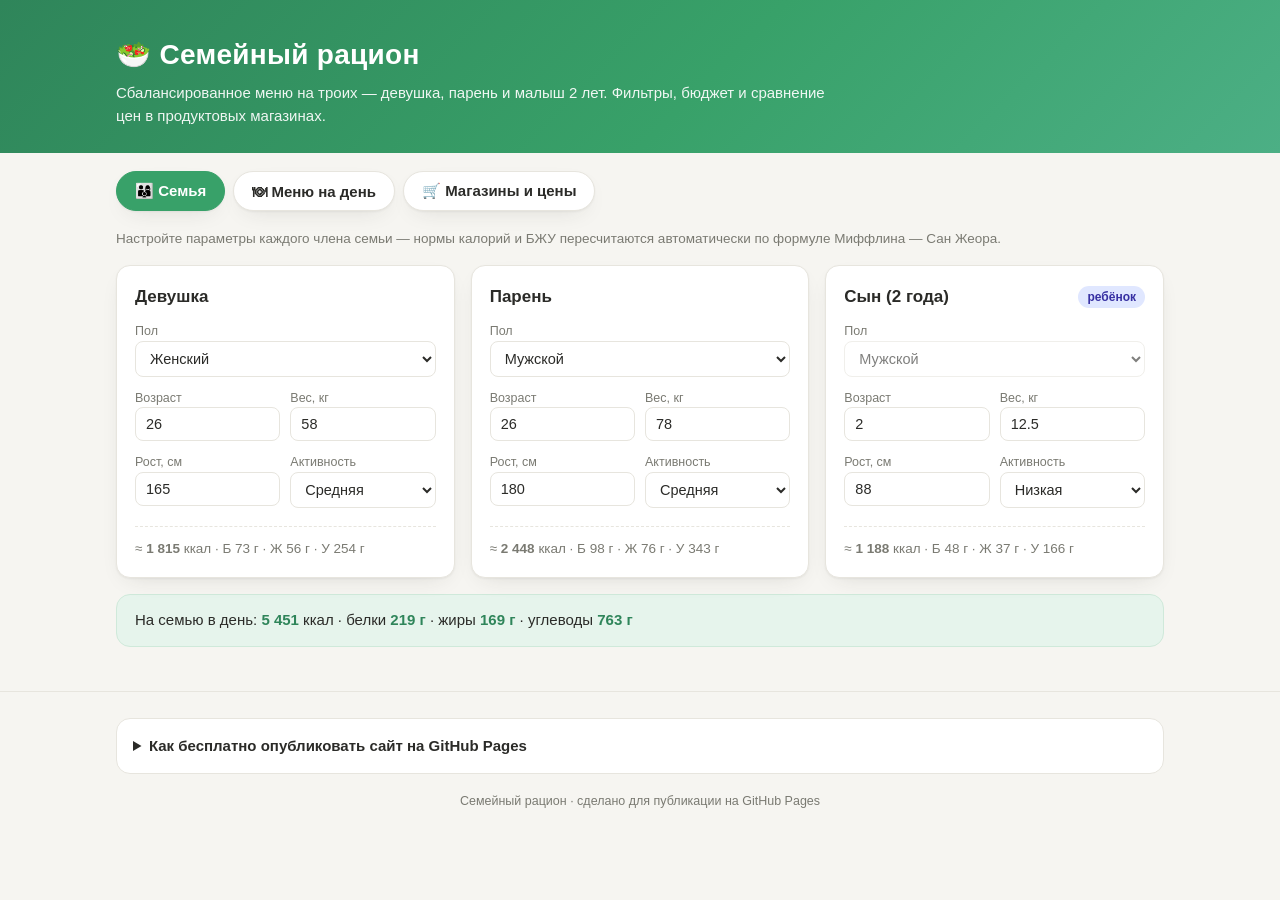
==== variants/v2-single-file/index.html @ 1dc2db7d "Семейный рацион: сбалансированное меню на троих и сравнение цен в магазинах - Основное приложение: г" ====
<!DOCTYPE html>
<html lang="ru">
<head>
  <meta charset="UTF-8">
  <meta name="viewport" content="width=device-width, initial-scale=1.0">
  <title>Семейный рацион — сбалансированное меню и цены в магазинах</title>
  <meta name="description" content="Составление сбалансированного рациона на семью из трёх человек: фильтры, настройки, сравнение цен и отзывов продуктовых магазинов.">
  <style>
/* ============================================================
   СЕМЕЙНЫЙ РАЦИОН — стили
   ============================================================ */

:root {
  --bg: #f6f5f1;
  --card: #ffffff;
  --ink: #2b2b28;
  --muted: #7a7a72;
  --line: #e7e5de;
  --accent: #38a169;
  --accent-dark: #2f855a;
  --accent-soft: #e6f4ec;
  --warn: #d97706;
  --warn-soft: #fdf1e0;
  --danger: #dc2626;
  --radius: 14px;
  --shadow: 0 1px 2px rgba(43,43,40,.05), 0 8px 24px -12px rgba(43,43,40,.18);
}

* { box-sizing: border-box; }
html { scroll-behavior: smooth; }
body {
  margin: 0;
  font-family: -apple-system, BlinkMacSystemFont, "Segoe UI", Roboto, "Helvetica Neue", Arial, sans-serif;
  background: var(--bg);
  color: var(--ink);
  line-height: 1.5;
}

.container { max-width: 1080px; margin: 0 auto; padding: 0 16px; }

/* ---------- header ---------- */
.site-header {
  background: linear-gradient(135deg, #2f855a 0%, #38a169 55%, #4caf85 100%);
  color: #fff;
  padding: 34px 0 26px;
}
.site-header h1 { margin: 0 0 6px; font-size: 28px; letter-spacing: .3px; }
.tagline { margin: 0; opacity: .92; font-size: 15px; max-width: 720px; }

/* ---------- tabs ---------- */
.tabs { display: flex; gap: 8px; margin: 18px auto; flex-wrap: wrap; }
.tab-btn {
  border: 0; cursor: pointer;
  background: var(--card);
  border: 1px solid var(--line);
  color: var(--ink);
  padding: 10px 18px; border-radius: 999px;
  font-size: 15px; font-weight: 600;
  box-shadow: var(--shadow);
  transition: .15s;
}
.tab-btn:hover { border-color: var(--accent); }
.tab-btn.active { background: var(--accent); border-color: var(--accent); color: #fff; }

.tab { display: none; animation: fade .25s ease; }
.tab.active { display: block; }
@keyframes fade { from { opacity: 0; transform: translateY(4px); } to { opacity: 1; transform: none; } }

.hint { color: var(--muted); font-size: 13.5px; margin: 8px 0 16px; }

/* ---------- family ---------- */
.family-grid { display: grid; grid-template-columns: repeat(auto-fit, minmax(280px, 1fr)); gap: 16px; }
.person-card {
  background: var(--card); border-radius: var(--radius);
  padding: 18px; box-shadow: var(--shadow); border: 1px solid var(--line);
}
.person-head { display: flex; align-items: center; justify-content: space-between; margin-bottom: 12px; }
.person-head strong { font-size: 17px; }
.badge {
  font-size: 12px; font-weight: 700; padding: 2px 9px; border-radius: 999px; white-space: nowrap;
}
.badge.kid { background: #e0e7ff; color: #3730a3; }
.badge.good { background: var(--accent-soft); color: var(--accent-dark); }
.badge.review { background: #fef3c7; color: #92610a; }
.badge.warn { background: #fee2e2; color: #b91c1c; }

.person-card label { display: block; font-size: 12.5px; color: var(--muted); margin: 8px 0 4px; }
.person-card input[type="number"],
.person-card select {
  width: 100%; padding: 8px 10px; border: 1px solid var(--line); border-radius: 8px;
  font-size: 14.5px; background: #fff; color: var(--ink);
}
.person-card select:disabled { opacity: .6; }
.grid2 { display: grid; grid-template-columns: 1fr 1fr; gap: 10px; }
.person-target { margin-top: 14px; padding-top: 12px; border-top: 1px dashed var(--line); font-size: 13.5px; color: var(--muted); }

.family-totals {
  margin-top: 16px; background: var(--accent-soft); border: 1px solid #cfe9da;
  border-radius: var(--radius); padding: 14px 18px; font-size: 15px;
}
.family-totals b { color: var(--accent-dark); }

/* ---------- filters ---------- */
.filters-panel {
  background: var(--card); border: 1px solid var(--line); border-radius: var(--radius);
  padding: 18px; box-shadow: var(--shadow); margin-bottom: 18px;
}
.filter-block { margin-bottom: 16px; }
.filter-block h3 { margin: 0 0 8px; font-size: 14px; color: var(--muted); font-weight: 600; text-transform: uppercase; letter-spacing: .4px; }

.radio-group { display: flex; flex-wrap: wrap; gap: 10px; }
.chips { display: flex; flex-wrap: wrap; gap: 8px; }
.radio, .checkbox {
  display: inline-flex; align-items: center; gap: 6px;
  font-size: 14px; cursor: pointer; user-select: none;
}
.chips input { accent-color: var(--accent); }
.radio input { accent-color: var(--accent); width: 16px; height: 16px; }

.budget-row { display: flex; align-items: center; gap: 14px; }
#budget-range { flex: 1; accent-color: var(--accent); }
.budget-value { font-weight: 700; white-space: nowrap; min-width: 70px; text-align: right; }

.btn {
  border: 1px solid var(--line); background: #fff; color: var(--ink); cursor: pointer;
  padding: 9px 16px; border-radius: 10px; font-size: 14.5px; font-weight: 600;
  transition: .15s;
}
.btn:hover { border-color: var(--accent); color: var(--accent-dark); }
.btn.primary { background: var(--accent); border-color: var(--accent); color: #fff; }
.btn.primary:hover { background: var(--accent-dark); color: #fff; }
.btn.big { width: 100%; padding: 13px; font-size: 15.5px; }

/* ---------- menu summary ---------- */
.summary {
  background: var(--card); border: 1px solid var(--line); border-radius: var(--radius);
  padding: 16px 18px; box-shadow: var(--shadow); margin-bottom: 16px;
}
.summary-grid { display: grid; grid-template-columns: repeat(auto-fit, minmax(200px, 1fr)); gap: 16px; }
.sum-item { font-size: 13.5px; color: var(--muted); }
.sum-num { font-size: 17px; font-weight: 700; color: var(--ink); margin-bottom: 6px; }
.sum-num .unit { font-size: 12.5px; color: var(--muted); font-weight: 500; }
.bar { height: 8px; border-radius: 99px; background: #ecebe4; overflow: hidden; margin-bottom: 6px; }
.bar-fill { height: 100%; border-radius: 99px; background: linear-gradient(90deg, var(--accent), #58c98f); }
.sum-cap { font-size: 12px; }
.balance-line { margin-top: 12px; font-size: 13.5px; color: var(--accent-dark); font-weight: 600; }

/* ---------- meals ---------- */
.menu-grid { display: grid; grid-template-columns: repeat(auto-fit, minmax(300px, 1fr)); gap: 14px; }
.meal-card {
  background: var(--card); border: 1px solid var(--line); border-radius: var(--radius);
  padding: 16px; box-shadow: var(--shadow); display: flex; flex-direction: column; gap: 8px;
}
.meal-head { display: flex; align-items: center; justify-content: space-between; }
.meal-head strong { font-size: 15px; color: var(--muted); text-transform: uppercase; letter-spacing: .4px; }
.icon-btn {
  border: 1px solid var(--line); background: #fff; border-radius: 8px; cursor: pointer;
  width: 30px; height: 30px; font-size: 16px; color: var(--muted); transition: .15s;
}
.icon-btn:hover { color: var(--accent-dark); border-color: var(--accent); transform: rotate(90deg); }
.meal-name { font-size: 17px; font-weight: 700; line-height: 1.3; }
.meal-meta { font-size: 13px; color: var(--muted); }
.tag { background: var(--accent-soft); color: var(--accent-dark); border-radius: 6px; padding: 1px 7px; font-size: 12px; margin-left: 4px; }
.meal-nutrients { display: flex; gap: 12px; font-size: 13px; color: var(--muted); flex-wrap: wrap; }
.meal-nutrients b { color: var(--ink); }
.meal-scale { font-size: 12px; color: var(--muted); border-top: 1px dashed var(--line); padding-top: 6px; }
.meal-empty { color: var(--danger); font-size: 14px; }

/* ---------- stores ---------- */
.store-summary { display: grid; grid-template-columns: repeat(auto-fit, minmax(150px, 1fr)); gap: 12px; margin-bottom: 14px; }
.store-card {
  background: var(--card); border: 1px solid var(--line); border-radius: var(--radius);
  padding: 14px; box-shadow: var(--shadow); text-align: center;
}
.store-name { font-weight: 700; font-size: 15px; margin-bottom: 6px; }
.store-name::before {
  content: ''; display: inline-block; width: 9px; height: 9px; border-radius: 50%;
  background: var(--sc, #999); margin-right: 6px; vertical-align: 1px;
}
.store-cost { font-size: 21px; font-weight: 800; }
.store-sub { font-size: 12.5px; color: var(--muted); margin: 4px 0 8px; }
.store-badges { display: flex; flex-direction: column; gap: 4px; align-items: center; }

.budget-box { background: var(--card); border: 1px solid var(--line); border-radius: var(--radius); padding: 13px 16px; margin-bottom: 12px; font-size: 14.5px; }
.warn-text { color: var(--danger); font-weight: 600; }
.ok-text { color: var(--accent-dark); font-weight: 600; }
.mixed-total { background: var(--accent-soft); border: 1px solid #cfe9da; border-radius: var(--radius); padding: 13px 16px; margin-bottom: 14px; font-size: 14.5px; }
.mixed-total .detail { color: var(--muted); font-size: 13px; }

.shop-actions { display: flex; gap: 10px; flex-wrap: wrap; margin: 14px 0; }

/* ---------- shopping table ---------- */
.shop-table {
  width: 100%; border-collapse: collapse; background: var(--card);
  border: 1px solid var(--line); border-radius: var(--radius); overflow: hidden;
  box-shadow: var(--shadow); font-size: 13.5px;
}
.shop-table th, .shop-table td { padding: 9px 12px; text-align: left; border-bottom: 1px solid var(--line); }
.shop-table th {
  background: #faf9f6; font-size: 12.5px; color: var(--muted); font-weight: 600;
  position: sticky; top: 0;
}
.shop-table th::before {
  content: ''; display: inline-block; width: 8px; height: 8px; border-radius: 50%;
  background: var(--sc, #999); margin-right: 5px;
}
.th-sub { display: block; font-weight: 500; font-size: 11px; color: #9a9a91; }
.shop-table tr:last-child td { border-bottom: 0; }
.cat-row td { background: #f4f3ee; font-weight: 700; font-size: 12px; text-transform: uppercase; letter-spacing: .5px; color: #6b6b63; }
.amount { white-space: nowrap; color: var(--muted); }
.min-price { background: #fffbe8; font-weight: 700; }
.na { color: #c9c9c0; }
.col-pick select {
  padding: 6px 8px; border: 1px solid var(--line); border-radius: 8px; font-size: 13px; background: #fff;
}

/* ---------- footer ---------- */
footer { margin-top: 44px; border-top: 1px solid var(--line); padding: 26px 0 40px; }
.publish-guide { background: var(--card); border: 1px solid var(--line); border-radius: var(--radius); padding: 16px; margin-bottom: 18px; }
.publish-guide summary { cursor: pointer; font-weight: 700; font-size: 15px; }
.publish-guide ol { margin: 12px 0 4px; padding-left: 20px; font-size: 14px; }
.publish-guide li { margin-bottom: 8px; }
.publish-guide code { background: #f1f0ea; border-radius: 5px; padding: 1px 6px; font-size: 13px; }
.publish-guide a { color: var(--accent-dark); }
.copyright { color: var(--muted); font-size: 12.5px; text-align: center; }

/* ---------- print ---------- */
@media print {
  body { background: #fff; }
  .site-header, .tabs, .filters-panel, .shop-actions, footer .publish-guide, .tab-btn { display: none; }
  .tab { display: block !important; }
  .tab:not(#tab-shopping) { display: none !important; }
  .card, .summary, .budget-box, .mixed-total, .shop-table { box-shadow: none; border-color: #ccc; }
  .shop-table th { position: static; }
}

/* ---------- small screens ---------- */
@media (max-width: 640px) {
  .family-grid, .menu-grid { grid-template-columns: 1fr; }
  .shop-table { font-size: 12.5px; }
  .shop-table th, .shop-table td { padding: 7px 8px; }
  .site-header h1 { font-size: 23px; }
}
</style>
</head>
<body>
  <header class="site-header">
    <div class="container">
      <h1>🥗 Семейный рацион</h1>
      <p class="tagline">Сбалансированное меню на троих — девушка, парень и малыш 2 лет. Фильтры, бюджет и сравнение цен в продуктовых магазинах.</p>
    </div>
  </header>

  <nav class="tabs container">
    <button class="tab-btn active" data-tab="family">👨‍👩‍👦 Семья</button>
    <button class="tab-btn" data-tab="menu">🍽 Меню на день</button>
    <button class="tab-btn" data-tab="shopping">🛒 Магазины и цены</button>
  </nav>

  <main class="container">
    <!-- СЕМЬЯ -->
    <section id="tab-family" class="tab active">
      <p class="hint">Настройте параметры каждого члена семьи — нормы калорий и БЖУ пересчитаются автоматически по формуле Миффлина — Сан Жеора.</p>
      <div id="family-cards" class="family-grid"></div>
      <div id="family-totals" class="family-totals"></div>
    </section>

    <!-- МЕНЮ -->
    <section id="tab-menu" class="tab">
      <div class="filters-panel">
        <div class="filter-block">
          <h3>Стиль питания</h3>
          <div id="filter-diet" class="radio-group"></div>
        </div>
        <div class="filter-block">
          <h3>Для ребёнка</h3>
          <div id="filter-kid"></div>
        </div>
        <div class="filter-block">
          <h3>Кухня</h3>
          <div id="filter-cuisine" class="chips"></div>
        </div>
        <div class="filter-block">
          <h3>Исключить (аллергии / непереносимость)</h3>
          <div id="filter-allergens" class="chips"></div>
        </div>
        <div class="filter-block">
          <h3>Магазины для сравнения</h3>
          <div id="filter-stores" class="chips"></div>
        </div>
        <div class="filter-block">
          <h3>Бюджет на неделю</h3>
          <div class="budget-row">
            <input type="range" id="budget-range" min="1000" max="15000" step="100">
            <span id="budget-value" class="budget-value"></span>
          </div>
        </div>
        <button id="btn-generate" class="btn primary big">Сгенерировать меню на день</button>
      </div>

      <div id="menu-nutrition-summary" class="summary"></div>
      <div id="menu-slots" class="menu-grid"></div>
    </section>

    <!-- МАГАЗИНЫ -->
    <section id="tab-shopping" class="tab">
      <div id="store-summary" class="store-summary"></div>
      <div id="budget-box" class="budget-box"></div>
      <div id="mixed-total" class="mixed-total"></div>
      <div class="shop-actions">
        <button id="btn-choose-cheapest" class="btn">Дешевле всего по каждому продукту</button>
        <button id="btn-copy" class="btn">Копировать список</button>
        <button id="btn-print" class="btn">Печать</button>
      </div>
      <div id="shopping-table"></div>
      <p class="hint">Цены и рейтинги — ориентировочные и редактируются в файле js/data.js. Жёлтым подсвечена минимальная цена на продукт среди выбранных магазинов.</p>
    </section>
  </main>

  <footer>
    <div class="container">
      <details class="publish-guide">
        <summary>Как бесплатно опубликовать сайт на GitHub Pages</summary>
        <ol>
          <li>Зарегистрируйтесь на <a href="https://github.com" target="_blank" rel="noopener">github.com</a> и создайте репозиторий (зелёная кнопка <b>New</b>), имя любое, например <code>family-ration</code>.</li>
          <li>Загрузите файлы проекта: на странице репозитория нажмите <b>Add file → Upload files</b> и перетащите все файлы и папки <code>family-ration</code> (index.html, css, js, README.md, .nojekyll, .github).</li>
          <li>Нажмите <b>Commit changes</b>.</li>
          <li>Откройте <b>Settings → Pages</b> (пункт в меню слева). В разделе <b>Branch</b> выберите ветку <code>main</code>, папку <code>/ (root)</code> и нажмите <b>Save</b>.</li>
          <li>Через 1–2 минуты сайт будет доступен по адресу <code>https://ваш-логин.github.io/family-ration/</code>.</li>
        </ol>
        <p class="hint">В папке проекта уже лежит готовый GitHub Action (папка .github/workflows) — с ним публикация происходит автоматически при каждом «пуше».</p>
      </details>
      <p class="copyright">Семейный рацион · сделано для публикации на GitHub Pages</p>
    </div>
  </footer>

  <script>
/* ============================================================
   БАЗА ДАННЫХ
   Магазины, продукты, рецепты
   Цены и отзывы — ориентировочные, легко редактируются.
   ============================================================ */

const STORES = [
  { id: 'pyat',   name: 'Пятёрочка',     color: '#e63329', rating: 3.9 },
  { id: 'magnit', name: 'Магнит',        color: '#dc1f26', rating: 3.7 },
  { id: 'vv',     name: 'ВкусВилл',      color: '#00a650', rating: 4.7 },
  { id: 'lenta',  name: 'Лента',         color: '#005ca9', rating: 4.1 },
  { id: 'ozon',   name: 'Ozon',          color: '#3b82f6', rating: 4.3 },
  { id: 'lavka',  name: 'Яндекс Лавка',  color: '#fc3f1d', rating: 4.5 },
];

/* Множитель цены по магазину для «обычных» продуктов.
   Отдельные продукты могут иметь свою цену в поле multOverride. */
const DEFAULT_PRICE_MULT = {
  pyat: 0.97, magnit: 0.98, vv: 1.25, lenta: 1.0, ozon: 0.95, lavka: 1.35,
};

const CATEGORIES = [
  'Овощи и фрукты',
  'Мясо и рыба',
  'Молочные продукты',
  'Крупы и бакалея',
  'Орехи и перекусы',
];

/* Ценовые профили магазинов по категориям:
   у каждой сети свои «сильные» категории, поэтому выгоднее покупать
   разные продукты в разных магазинах (смешанная корзина). */
const CATEGORY_PRICE_MULT = {
  'Овощи и фрукты':    { pyat: 0.87, magnit: 0.92, vv: 1.18, lenta: 1.0,  ozon: 1.08, lavka: 1.42 },
  'Мясо и рыба':       { pyat: 0.90, magnit: 0.95, vv: 1.32, lenta: 0.90, ozon: 1.02, lavka: 1.38 },
  'Молочные продукты': { pyat: 0.96, magnit: 0.90, vv: 1.08, lenta: 0.98, ozon: 1.06, lavka: 1.30 },
  'Крупы и бакалея':   { pyat: 0.98, magnit: 1.00, vv: 1.30, lenta: 1.00, ozon: 0.86, lavka: 1.25 },
  'Орехи и перекусы':  { pyat: 1.00, magnit: 1.05, vv: 1.25, lenta: 1.05, ozon: 0.88, lavka: 1.30 },
};

/* Продукты.
   id   – короткий идентификатор
   name – название
   cat  – категория
   unit – 'кг' или 'шт'
   base – базовая цена за кг (или за штуку)
   p/f/c/kcal – БЖУ на 100 г
   veg  – подходит вегетарианцам (без мяса/рыбы)
   vegan– подходит веганам
   alerg– аллергены
   notAt– магазины, где продукта нет (null если есть везде)
   mult – индивидуальная цена по магазинам (опционально)
   rate – индивидуальная оценка отзывов по магазинам (опционально)
*/
const PRODUCTS = [
  // ---------- Овощи и фрукты ----------
  { id:'potato', name:'Картофель', cat:'Овощи и фрукты', unit:'кг', base:45,  p:1.9,  f:0.1,  c:17,    kcal:77, veg:true, vegan:true },
  { id:'carrot', name:'Морковь',   cat:'Овощи и фрукты', unit:'кг', base:38,  p:0.9,  f:0.2,  c:9.6,   kcal:41, veg:true, vegan:true },
  { id:'onion',  name:'Лук репчатый', cat:'Овощи и фрукты', unit:'кг', base:32, p:1.1, f:0.2, c:8.5,  kcal:40, veg:true, vegan:true },
  { id:'tomato', name:'Помидоры',  cat:'Овощи и фрукты', unit:'кг', base:120, p:0.9, f:0.2, c:4.0,   kcal:20, veg:true, vegan:true },
  { id:'cucum',  name:'Огурцы',    cat:'Овощи и фрукты', unit:'кг', base:95,  p:0.8, f:0.1, c:2.8,   kcal:15, veg:true, vegan:true },
  { id:'cabbage',name:'Капуста белокочанная', cat:'Овощи и фрукты', unit:'кг', base:30, p:1.8, f:0.1, c:5.4, kcal:27, veg:true, vegan:true },
  { id:'broccoli',name:'Брокколи', cat:'Овощи и фрукты', unit:'кг', base:180, p:2.8, f:0.4, c:6.6,  kcal:34, veg:true, vegan:true, mult:{pyat:null,magnit:null} },
  { id:'beet',   name:'Свёкла',    cat:'Овощи и фрукты', unit:'кг', base:42,  p:1.6, f:0.2, c:9.6,   kcal:43, veg:true, vegan:true },
  { id:'pepper', name:'Болгарский перец', cat:'Овощи и фрукты', unit:'кг', base:140, p:1.0, f:0.3, c:6.3, kcal:26, veg:true, vegan:true },
  { id:'zucchini',name:'Кабачок',  cat:'Овощи и фрукты', unit:'кг', base:70,  p:0.6, f:0.3, c:5.7,   kcal:24, veg:true, vegan:true },
  { id:'eggplant',name:'Баклажан', cat:'Овощи и фрукты', unit:'кг', base:110, p:1.0, f:0.1, c:4.5,   kcal:24, veg:true, vegan:true },
  { id:'pumpkin',name:'Тыква',     cat:'Овощи и фрукты', unit:'кг', base:60,  p:1.0, f:0.1, c:4.4,   kcal:22, veg:true, vegan:true },
  { id:'garlic', name:'Чеснок',    cat:'Овощи и фрукты', unit:'кг', base:160, p:6.4, f:0.5, c:33.1,  kcal:149, veg:true, vegan:true },
  { id:'greens', name:'Зелень (укроп/петрушка)', cat:'Овощи и фрукты', unit:'кг', base:250, p:3.0, f:0.6, c:7.0, kcal:36, veg:true, vegan:true },
  { id:'apple',  name:'Яблоки',    cat:'Овощи и фрукты', unit:'кг', base:85,  p:0.3, f:0.2, c:11.8,  kcal:52, veg:true, vegan:true },
  { id:'banana', name:'Бананы',    cat:'Овощи и фрукты', unit:'кг', base:90,  p:1.1, f:0.3, c:22.8,  kcal:89, veg:true, vegan:true },
  { id:'orange', name:'Апельсины', cat:'Овощи и фрукты', unit:'кг', base:100, p:0.9, f:0.1, c:11.8,  kcal:47, veg:true, vegan:true },
  { id:'pear',   name:'Груши',     cat:'Овощи и фрукты', unit:'кг', base:110, p:0.3, f:0.2, c:12.7,  kcal:52, veg:true, vegan:true },
  { id:'spinach',name:'Шпинат/листовой салат', cat:'Овощи и фрукты', unit:'кг', base:300, p:2.9, f:0.4, c:3.6, kcal:23, veg:true, vegan:true, mult:{pyat:null,magnit:null,ozon:null} },
  { id:'avocado',name:'Авокадо',   cat:'Овощи и фрукты', unit:'кг', base:320, p:2.0, f:15.0, c:9.0,  kcal:160, veg:true, vegan:true, notAt:['pyat','magnit'] },

  // ---------- Мясо и рыба ----------
  { id:'chicken',name:'Куриное филе', cat:'Мясо и рыба', unit:'кг', base:280, p:23, f:1.2, c:0,   kcal:110, notAt:[] },
  { id:'thighs', name:'Куриные бёдра', cat:'Мясо и рыба', unit:'кг', base:220, p:18, f:13, c:0,   kcal:190, notAt:[] },
  { id:'mince',  name:'Говяжий фарш', cat:'Мясо и рыба', unit:'кг', base:420, p:18, f:20, c:0,   kcal:254, notAt:[] },
  { id:'beef',   name:'Говядина',   cat:'Мясо и рыба', unit:'кг', base:520, p:19.7, f:12.4, c:0, kcal:187, notAt:[] },
  { id:'egg',    name:'Яйца',       cat:'Мясо и рыба', unit:'шт', base:9,   p:12.6, f:10.6, c:1.2, kcal:155, veg:true, alerg:['яйца'] },
  { id:'salmon', name:'Лосось (филе)', cat:'Мясо и рыба', unit:'кг', base:950, p:19.8, f:6.3, c:0, kcal:142, alerg:['рыба'], notAt:['pyat','magnit'] },
  { id:'cod',    name:'Треска',     cat:'Мясо и рыба', unit:'кг', base:450, p:17.7, f:0.5, c:0,   kcal:82, alerg:['рыба'], notAt:['pyat'] },
  { id:'shrimp', name:'Креветки',   cat:'Мясо и рыба', unit:'кг', base:900, p:18, f:0.8, c:0,     kcal:85, alerg:['морепродукты'], mult:{pyat:null,magnit:null} },

  // ---------- Молочные продукты ----------
  { id:'milk',   name:'Молоко 2,5%', cat:'Молочные продукты', unit:'кг', base:75, p:3.0, f:2.5, c:4.7, kcal:52, veg:true, alerg:['лактоза','молочное'] },
  { id:'milkLF', name:'Молоко безлактозное', cat:'Молочные продукты', unit:'кг', base:120, p:3.0, f:1.5, c:4.9, kcal:47, veg:true, notAt:['pyat','magnit','lenta'] },
  { id:'tvorog', name:'Творог 5%',  cat:'Молочные продукты', unit:'кг', base:260, p:17.2, f:5.0, c:1.8, kcal:121, veg:true, alerg:['лактоза','молочное'] },
  { id:'yogurt', name:'Йогурт натуральный', cat:'Молочные продукты', unit:'кг', base:150, p:3.2, f:2.5, c:4.5, kcal:60, veg:true, alerg:['лактоза','молочное'] },
  { id:'kefir',  name:'Кефир 2,5%', cat:'Молочные продукты', unit:'кг', base:75, p:3.0, f:2.5, c:4.0, kcal:53, veg:true, alerg:['лактоза','молочное'] },
  { id:'smetana',name:'Сметана 15%', cat:'Молочные продукты', unit:'кг', base:130, p:2.6, f:15.0, c:3.6, kcal:162, veg:true, alerg:['лактоза','молочное'] },
  { id:'cream',  name:'Сливки 10%', cat:'Молочные продукты', unit:'кг', base:140, p:3.0, f:10.0, c:4.0, kcal:118, veg:true, alerg:['лактоза','молочное'] },
  { id:'cheese', name:'Сыр Российский', cat:'Молочные продукты', unit:'кг', base:520, p:24.1, f:29.5, c:0.3, kcal:364, veg:true, alerg:['лактоза','молочное'] },
  { id:'butter', name:'Масло сливочное', cat:'Молочные продукты', unit:'кг', base:620, p:0.5, f:82.5, c:0.8, kcal:748, veg:true, alerg:['лактоза','молочное'] },

  // ---------- Крупы и бакалея ----------
  { id:'rice',   name:'Рис',        cat:'Крупы и бакалея', unit:'кг', base:95, p:6.7, f:0.7, c:78.9, kcal:344, veg:true, vegan:true },
  { id:'buckwheat',name:'Гречка',   cat:'Крупы и бакалея', unit:'кг', base:100, p:12.6, f:3.3, c:62.1, kcal:313, veg:true, vegan:true },
  { id:'oats',   name:'Овсяные хлопья', cat:'Крупы и бакалея', unit:'кг', base:110, p:12.3, f:6.1, c:59.5, kcal:342, veg:true, vegan:true, alerg:['глютен'] },
  { id:'pasta',  name:'Макароны',   cat:'Крупы и бакалея', unit:'кг', base:90, p:10.4, f:1.1, c:71.5, kcal:350, veg:true, vegan:true, alerg:['глютен'] },
  { id:'flour',  name:'Мука пшеничная', cat:'Крупы и бакалея', unit:'кг', base:70, p:10.8, f:1.1, c:69.9, kcal:331, veg:true, vegan:true, alerg:['глютен'] },
  { id:'bread',  name:'Хлеб',       cat:'Крупы и бакалея', unit:'кг', base:70, p:6.8, f:1.3, c:40.7, kcal:201, veg:true, vegan:true, alerg:['глютен'] },
  { id:'lentil', name:'Чечевица',   cat:'Крупы и бакалея', unit:'кг', base:120, p:24, f:1.5, c:46.3, kcal:295, veg:true, vegan:true, notAt:['pyat','magnit'] },
  { id:'beans',  name:'Фасоль красная', cat:'Крупы и бакалея', unit:'кг', base:130, p:21, f:1.1, c:64, kcal:337, veg:true, vegan:true },
  { id:'chickpea',name:'Нут',        cat:'Крупы и бакалея', unit:'кг', base:140, p:19, f:6, c:61,   kcal:364, veg:true, vegan:true, mult:{pyat:null} },
  { id:'sugar',  name:'Сахар',      cat:'Крупы и бакалея', unit:'кг', base:65, p:0, f:0, c:99.9,   kcal:387, veg:true, vegan:true },
  { id:'salt',   name:'Соль',       cat:'Крупы и бакалея', unit:'кг', base:30, p:0, f:0, c:0,      kcal:0, veg:true, vegan:true },
  { id:'oil',    name:'Масло подсолнечное', cat:'Крупы и бакалея', unit:'кг', base:140, p:0, f:99.9, c:0, kcal:899, veg:true, vegan:true },
  { id:'olive',  name:'Масло оливковое', cat:'Крупы и бакалея', unit:'кг', base:600, p:0, f:99.8, c:0, kcal:898, veg:true, vegan:true, mult:{pyat:null,magnit:null} },
  { id:'tom_paste',name:'Томатная паста', cat:'Крупы и бакалея', unit:'кг', base:180, p:4.4, f:0.5, c:14.1, kcal:82, veg:true, vegan:true },
  { id:'honey',  name:'Мёд',        cat:'Крупы и бакалея', unit:'кг', base:450, p:0.3, f:0, c:82.4,  kcal:304, veg:true, vegan:true },

  // ---------- Орехи и перекусы ----------
  { id:'walnut', name:'Грецкие орехи', cat:'Орехи и перекусы', unit:'кг', base:900, p:15.2, f:65.2, c:13.7, kcal:654, veg:true, vegan:true, alerg:['орехи'] },
  { id:'almond', name:'Миндаль',   cat:'Орехи и перекусы', unit:'кг', base:1100, p:21.2, f:50, c:21.6, kcal:579, veg:true, vegan:true, alerg:['орехи'], mult:{pyat:null,magnit:null} },
  { id:'darkchoc',name:'Шоколад тёмный', cat:'Орехи и перекусы', unit:'кг', base:700, p:4.9, f:31.3, c:61.5, kcal:546, veg:true, vegan:true, mult:{pyat:null} },
  { id:'apricot',name:'Курага',    cat:'Орехи и перекусы', unit:'кг', base:330, p:3.4, f:0.5, c:62.6, kcal:241, veg:true, vegan:true, notAt:['pyat','magnit'] },
];

/* Рецепты.
   meal – завтрак/обед/ужин/перекус
   cuisine – кухня
   kid  – подходит ребёнку 2 лет (щадящее, без орехов)
   ing  – { productId: граммы } на всю семью (базовый размер)
   Питательность и аллергены рецепта считаются автоматически из продуктов.
*/
const RECIPES = [
  // ================= ЗАВТРАК =================
  { id:'r1', name:'Овсяная каша с яблоком', meal:'breakfast', cuisine:'Русская', kid:true,
    ing:{ oats:150, milk:500, apple:200, sugar:20, butter:15 } },
  { id:'r2', name:'Гречка с молоком',        meal:'breakfast', cuisine:'Русская', kid:true,
    ing:{ buckwheat:180, milk:400, butter:30, sugar:20 } },
  { id:'r3', name:'Омлет с помидорами и сыром', meal:'breakfast', cuisine:'Русская',
    ing:{ egg:300, tomato:200, cheese:50, milk:100, oil:10 } },
  { id:'r4', name:'Творожная запеканка',     meal:'breakfast', cuisine:'Русская', kid:true,
    ing:{ tvorog:500, flour:30, egg:100, sugar:60, smetana:50 } },
  { id:'r5', name:'Рисовая каша с бананом',  meal:'breakfast', cuisine:'Русская', kid:true,
    ing:{ rice:150, milk:500, banana:150, butter:20 } },
  { id:'r6', name:'Йогурт с овсянкой и бананом', meal:'breakfast', cuisine:'Универсальная', kid:true,
    ing:{ yogurt:400, oats:100, banana:100, honey:20 } },
  { id:'r7', name:'Сырники со сметаной',     meal:'breakfast', cuisine:'Русская', kid:true,
    ing:{ tvorog:400, flour:60, egg:50, sugar:50, oil:20, smetana:80 } },
  { id:'r8', name:'Тосты с авокадо и яйцом', meal:'breakfast', cuisine:'Средиземноморская',
    ing:{ bread:200, avocado:200, egg:100 } },

  // ================= ОБЕД =================
  { id:'r9',  name:'Борщ со сметаной',      meal:'lunch', cuisine:'Русская',
    ing:{ cabbage:300, beet:250, potato:300, carrot:120, onion:120, beef:350, tom_paste:40, smetana:80, oil:20 } },
  { id:'r10', name:'Куриный суп с вермишелью', meal:'lunch', cuisine:'Русская', kid:true,
    ing:{ chicken:300, pasta:120, potato:300, carrot:120, onion:80 } },
  { id:'r11', name:'Гречка с курицей и овощами', meal:'lunch', cuisine:'Русская',
    ing:{ buckwheat:220, chicken:350, pepper:150, onion:100, carrot:100, oil:25 } },
  { id:'r12', name:'Куриные бёдра с рисом и овощами', meal:'lunch', cuisine:'Универсальная',
    ing:{ thighs:450, rice:200, broccoli:200, carrot:100, oil:15 } },
  { id:'r13', name:'Тушёная говядина с картофелем', meal:'lunch', cuisine:'Русская',
    ing:{ beef:400, potato:600, carrot:150, onion:120, oil:25 } },
  { id:'r14', name:'Лосось с рисом и брокколи', meal:'lunch', cuisine:'Средиземноморская',
    ing:{ salmon:350, rice:200, broccoli:200, olive:15 } },
  { id:'r15', name:'Куриный плов',           meal:'lunch', cuisine:'Азиатская',
    ing:{ rice:250, chicken:350, carrot:150, onion:150, oil:30, garlic:10 } },
  { id:'r16', name:'Чечевичный суп',         meal:'lunch', cuisine:'Русская', veg:true, kid:true,
    ing:{ lentil:250, carrot:150, onion:120, potato:300, tom_paste:40, oil:20 } },
  { id:'r17', name:'Тушёные овощи с нутом',  meal:'lunch', cuisine:'Азиатская', veg:true, kid:true,
    ing:{ chickpea:200, zucchini:300, eggplant:300, pepper:200, tom_paste:60, onion:100, oil:20 } },
  { id:'r18', name:'Паста болоньезе',        meal:'lunch', cuisine:'Итальянская',
    ing:{ pasta:300, mince:400, tom_paste:100, onion:120, garlic:10, oil:20 } },

  // ================= УЖИН =================
  { id:'r19', name:'Овощное рагу с говядиной', meal:'dinner', cuisine:'Русская',
    ing:{ beef:350, potato:400, zucchini:300, tomato:200, onion:100, carrot:100 } },
  { id:'r20', name:'Запечённая курица с картофелем', meal:'dinner', cuisine:'Русская', kid:true,
    ing:{ thighs:500, potato:500, carrot:150, oil:15, garlic:10 } },
  { id:'r21', name:'Рыбные котлеты с гречкой', meal:'dinner', cuisine:'Русская',
    ing:{ cod:400, egg:50, bread:60, onion:80, buckwheat:180, oil:15 } },
  { id:'r22', name:'Гречка с овощами',       meal:'dinner', cuisine:'Русская', veg:true, kid:true,
    ing:{ buckwheat:250, zucchini:250, pepper:150, onion:100, carrot:100, oil:25 } },
  { id:'r23', name:'Оладьи на кефире',       meal:'dinner', cuisine:'Русская', kid:true,
    ing:{ flour:250, kefir:250, egg:50, sugar:30, oil:30 } },
  { id:'r24', name:'Куриная запеканка с брокколи', meal:'dinner', cuisine:'Универсальная', kid:true,
    ing:{ chicken:400, broccoli:250, egg:50, smetana:100, cheese:50 } },
  { id:'r25', name:'Паста с овощами и сыром', meal:'dinner', cuisine:'Итальянская', veg:true,
    ing:{ pasta:300, tomato:300, cheese:100, garlic:10, olive:25 } },
  { id:'r26', name:'Треска в сметанном соусе с рисом', meal:'dinner', cuisine:'Русская',
    ing:{ cod:400, smetana:120, rice:200, onion:100, oil:15 } },
  { id:'r27', name:'Тыквенный суп-пюре',     meal:'dinner', cuisine:'Универсальная', veg:true, kid:true,
    ing:{ pumpkin:700, carrot:150, onion:100, garlic:10, cream:150, olive:25 } },
  { id:'r28', name:'Тефтели в томатном соусе с картофелем', meal:'dinner', cuisine:'Русская',
    ing:{ mince:400, rice:100, onion:100, tom_paste:80, potato:500, oil:20 } },

  // ================= ПЕРЕКУС =================
  { id:'r29', name:'Йогурт с бананом и мёдом', meal:'snack', cuisine:'Универсальная', kid:true,
    ing:{ yogurt:300, banana:150, honey:10 } },
  { id:'r30', name:'Творог с мёдом и яблоком', meal:'snack', cuisine:'Русская', kid:true,
    ing:{ tvorog:250, honey:30, apple:150 } },
  { id:'r31', name:'Бутерброд с сыром',       meal:'snack', cuisine:'Универсальная', kid:true,
    ing:{ bread:100, cheese:50, butter:20 } },
  { id:'r32', name:'Смесь орехов с курагой',  meal:'snack', cuisine:'Универсальная', veg:true,
    ing:{ walnut:30, almond:30, apricot:50 } },
  { id:'r33', name:'Фруктовая тарелка',       meal:'snack', cuisine:'Универсальная', veg:true, kid:true,
    ing:{ apple:200, banana:150, orange:200, pear:150 } },
  { id:'r34', name:'Морковные палочки с йогуртовым соусом', meal:'snack', cuisine:'Универсальная', kid:true,
    ing:{ carrot:200, yogurt:100 } },
  { id:'r35', name:'Творожный десерт с бананом', meal:'snack', cuisine:'Русская', kid:true,
    ing:{ tvorog:200, banana:150, sugar:15 } },
  { id:'r36', name:'Варёное яйцо с хлебом',   meal:'snack', cuisine:'Универсальная',
    ing:{ egg:100, bread:50 } },
  { id:'r37', name:'Банановый смузи',         meal:'snack', cuisine:'Универсальная', kid:true,
    ing:{ banana:200, milk:300, oats:50, honey:20 } },

  // ============ веганские и «больше вариантов для фильтров» ============
  { id:'r38', name:'Овсяная каша на воде с бананом', meal:'breakfast', cuisine:'Универсальная', veg:true, kid:true,
    ing:{ oats:120, banana:200, apple:150, oil:15, sugar:20 } },
  { id:'r39', name:'Рисовая каша на воде с бананом', meal:'breakfast', cuisine:'Универсальная', veg:true, kid:true,
    ing:{ rice:160, banana:150, apple:150, oil:15, sugar:15 } },
  { id:'r40', name:'Фруктовый смузи',         meal:'snack', cuisine:'Универсальная', veg:true, kid:true,
    ing:{ banana:200, apple:150, orange:200 } },
  { id:'r41', name:'Овощной суп с гречкой',   meal:'lunch', cuisine:'Русская', veg:true, kid:true,
    ing:{ buckwheat:150, potato:300, carrot:150, onion:100, tom_paste:40, oil:15 } },
  { id:'r42', name:'Запечённые овощи с рисом', meal:'dinner', cuisine:'Азиатская', veg:true, kid:true,
    ing:{ rice:200, zucchini:250, eggplant:250, pepper:200, tom_paste:60, olive:25 } },
  { id:'r43', name:'Овощное рагу со свеклой',  meal:'dinner', cuisine:'Русская', veg:true, kid:true,
    ing:{ beet:300, potato:300, carrot:150, tomato:200, onion:100, oil:20 } },
];

/* Количество порций в базовом рецепте на семью.
   Используется только для справочной информации в UI. */
const FAMILY_PORTIONS = 3;
</script>
  <script>
/* ============================================================
   РАСЧЁТ НОРМ ПИТАНИЯ
   Базовый обмен (Mifflin-St Jeor), активность, БЖУ на семью.
   ============================================================ */

const ACTIVITY_PRESETS = {
  low:    { label: 'Низкая',        mult: 1.2 },
  light:  { label: 'Средняя',       mult: 1.375 },
  moderate:{ label: 'Высокая',      mult: 1.55 },
  high:   { label: 'Очень высокая', mult: 1.725 },
};

const KID_FACTOR = 95; // ккал на кг веса для ребёнка 1-3 лет

function calcPersonTargets(person) {
  let kcal;
  if (person.isChild) {
    kcal = Math.round(person.weight * KID_FACTOR);
  } else {
    let bmr;
    if (person.sex === 'm') {
      bmr = 10 * person.weight + 6.25 * person.height - 5 * person.age + 5;
    } else {
      bmr = 10 * person.weight + 6.25 * person.height - 5 * person.age - 161;
    }
    kcal = Math.round(bmr * (person.activityMult || 1.375));
  }
  const protein = Math.round((kcal * 0.16) / 4);   // 16% ккал
  const fat     = Math.round((kcal * 0.28) / 9);   // 28% ккал
  const carb    = Math.round((kcal * 0.56) / 4);   // 56% ккал
  return { kcal, protein, fat, carb };
}

function calcFamilyTargets(family) {
  const totals = { kcal: 0, protein: 0, fat: 0, carb: 0 };
  const perPerson = {};
  family.forEach((p) => {
    const t = calcPersonTargets(p);
    perPerson[p.id] = t;
    totals.kcal += t.kcal;
    totals.protein += t.protein;
    totals.fat += t.fat;
    totals.carb += t.carb;
  });
  return { totals, perPerson };
}

/* Норма на один приём пищи (доля от суточной нормы) */
const SLOT_SHARES = {
  breakfast: 0.20,
  lunch:     0.35,
  dinner:    0.30,
  snack1:    0.08,
  snack2:    0.07,
};

const SLOT_LABELS = {
  breakfast: 'Завтрак',
  lunch:     'Обед',
  dinner:    'Ужин',
  snack1:    'Перекус 1',
  snack2:    'Перекус 2',
};

/* Питательность продукта на указанное количество граммов (или штук) */
function productNutrients(grams, prod) {
  return {
    kcal:    prod.kcal * grams / 100,
    protein: prod.p * grams / 100,
    fat:     prod.f * grams / 100,
    carb:    prod.c * grams / 100,
  };
}

const PRODUCT_BY_ID = {};
PRODUCTS.forEach((p) => { PRODUCT_BY_ID[p.id] = p; });

/* Автоподсчёт питательности рецепта из ингредиентов */
function computeRecipeNutrition(recipe) {
  let kcal = 0, protein = 0, fat = 0, carb = 0;
  const allergenSet = new Set();
  let vegetarian = true;
  let vegan = true;
  for (const [pid, grams] of Object.entries(recipe.ing)) {
    const prod = PRODUCT_BY_ID[pid];
    if (!prod) continue;
    const n = productNutrients(grams, prod);
    kcal += n.kcal; protein += n.protein; fat += n.fat; carb += n.carb;
    if (prod.alerg) prod.alerg.forEach((a) => allergenSet.add(a));
    if (!prod.veg) vegetarian = false;
    if (!prod.vegan) vegan = false;
  }
  return {
    ...recipe,
    kcal: Math.round(kcal),
    protein: Math.round(protein),
    fat: Math.round(fat),
    carb: Math.round(carb),
    ingredients: Object.keys(recipe.ing),
    vegetarian,
    vegan,
    allergens: [...allergenSet],
  };
}

const RECIPE_NUTRITION_CACHE = {};
function getRecipeNutrition(recipeId) {
  if (!RECIPE_NUTRITION_CACHE[recipeId]) {
    const recipe = RECIPES.find((r) => r.id === recipeId);
    RECIPE_NUTRITION_CACHE[recipeId] = computeRecipeNutrition(recipe);
  }
  return RECIPE_NUTRITION_CACHE[recipeId];
}

/* Граммы на этикетке «порция/семья» — для UI */
function formatPortions(recipe) {
  const totalGrams = Object.values(recipe.ing).reduce((s, g) => s + g, 0);
  return totalGrams;
}
</script>
  <script>
/* ============================================================
   ГЕНЕРАТОР МЕНЮ
   Фильтры по стилю питания, аллергенам, кухне, «детским» блюдам.
   Подбор блюд по слотам с учётом целевых калорий каждого приёма.
   ============================================================ */

const ALLERGENS_LIST = [
  { id: 'лактоза',     label: 'Лактоза / молочное' },
  { id: 'молочное',    label: 'Молочный белок' },
  { id: 'глютен',      label: 'Глютен' },
  { id: 'яйца',        label: 'Яйца' },
  { id: 'орехи',       label: 'Орехи' },
  { id: 'арахис',      label: 'Арахис' },
  { id: 'рыба',        label: 'Рыба' },
  { id: 'морепродукты',label: 'Морепродукты' },
];

const DIET_STYLES = [
  { id: 'any',        label: 'Любое' },
  { id: 'vegetarian', label: 'Вегетарианское' },
  { id: 'vegan',      label: 'Веганское' },
  { id: 'meatfree',   label: 'Без мяса (рыба можно)' },
];

const CUISINES = ['Русская', 'Итальянская', 'Азиатская', 'Средиземноморская', 'Универсальная'];

const includeAllergen = { лактоза: true, молочное: true }; // эти не выносим в «детские» исключения примитивы

function recipeMatchesFilters(recipe, filters) {
  if (filters.kidOnly && !recipe.kid) return false;
  if (filters.cuisines.length && !filters.cuisines.includes(recipe.cuisine) && recipe.cuisine !== 'Универсальная') {
    // универсальная подходит для любой выбранной кухни
    if (!filters.cuisines.includes('Универсальная')) return false;
  }
  if (filters.diet === 'vegetarian' && !recipe.vegetarian) return false;
  if (filters.diet === 'vegan' && !recipe.vegan) return false;
  if (filters.diet === 'meatfree') {
    // без мяса: не-вегетарианские рецепты разрешены только если их ингредиенты — рыба/морепродукты/яйца/молочка
  }
  for (const alerg of filters.excludeAllergens) {
    if (recipe.allergens.includes(alerg)) return false;
  }
  return true;
}

/* Итоговый список допустимых рецептов под фильтры */
function filterRecipes(filters) {
  return RECIPES
    .map((r) => getRecipeNutrition(r.id))
    .filter((r) => recipeMatchesFilters(r, filters));
}

/* Доля рецепта, реально приходящаяся на «без мяса» при diet=meatfree */
function pickCandidates(recipes, mealType, slotKcal, filters, rng) {
  let candidates = recipes.filter((r) => r.meal === mealType);
  if (filters.diet === 'meatfree') {
    candidates = candidates.filter((r) => r.vegetarian || hasNoMeat(r));
  }
  if (!candidates.length) return [];

  // предпочтительные — те, чьи ккал близки к цели слота, чтобы масштаб был разумным
  const preferred = candidates.filter((r) => {
    const ratio = r.kcal / slotKcal;
    return ratio >= 0.5 && ratio <= 1.8;
  });
  const pool = preferred.length ? preferred : candidates;

  // перемешиваем с фиксированным зерном (можно менять через rng)
  const shuffled = shuffle(pool.slice(), rng);
  return shuffled;
}

function hasNoMeat(recipe) {
  return recipe.ingredients.every((pid) => {
    const p = PRODUCT_BY_ID[pid];
    return !(!p.veg && !p.alerg?.includes('рыба') && !p.alerg?.includes('морепродукты'));
  });
}

function shuffle(arr, rng) {
  for (let i = arr.length - 1; i > 0; i--) {
    const j = Math.floor((rng ? rng() : Math.random()) * (i + 1));
    [arr[i], arr[j]] = [arr[j], arr[i]];
  }
  return arr;
}

/* Генерация меню на день.
   Возвращает { slots: [...], totals, balance }
*/
function generateMenu(filters, familyTargetKcal, rng) {
  const recipes = filterRecipes(filters);
  const usedIds = new Set();
  const slots = [];
  const totals = { kcal: 0, protein: 0, fat: 0, carb: 0 };
  let balance = 0;
  let emptySlots = 0;

  const slotDefs = ['breakfast', 'lunch', 'dinner', 'snack1', 'snack2'];

  for (const def of slotDefs) {
    const target = familyTargetKcal * SLOT_SHARES[def];
    let candidates = pickCandidates(recipes, def === 'snack1' || def === 'snack2' ? 'snack' : def, target, filters, rng);
    candidates = candidates.filter((r) => !usedIds.has(r.id));
    if (!candidates.length) {
      // если все уникальные закончились — разрешаем повтор, лишь бы не пропадал слот
      candidates = pickCandidates(recipes, def === 'snack1' || def === 'snack2' ? 'snack' : def, target, filters, rng);
    }

    if (!candidates.length) {
      emptySlots++;
      slots.push({ slot: def, recipe: null, scale: 0, kcal: 0, protein: 0, fat: 0, carb: 0 });
      continue;
    }

    const recipe = candidates[0];
    usedIds.add(recipe.id);
    const scale = target / recipe.kcal;
    const n = {
      kcal: Math.round(recipe.kcal * scale),
      protein: Math.round(recipe.protein * scale),
      fat: Math.round(recipe.fat * scale),
      carb: Math.round(recipe.carb * scale),
    };
    const slotBal = target > 0 ? Math.abs(n.kcal - target) / target : 0;
    balance += slotBal;
    totals.kcal += n.kcal;
    totals.protein += n.protein;
    totals.fat += n.fat;
    totals.carb += n.carb;
    slots.push({ slot: def, recipe, scale, kcal: n.kcal, protein: n.protein, fat: n.fat, carb: n.carb, balance: slotBal });
  }

  balance = slots.length ? balance / slots.length : 0;
  const completeness = slotDefs.length ? (slotDefs.length - emptySlots) / slotDefs.length : 0;
  return { slots, totals, balance, completeness };
}

/* Перегенерировать один слот в уже сгенерированном меню */
function regenerateSlot(menu, slotDef, filters, familyTargetKcal, rng) {
  const recipes = filterRecipes(filters);
  const keptIds = new Set(
    menu.slots.filter((s) => s.slot !== slotDef && s.recipe).map((s) => s.recipe.id)
  );
  const target = familyTargetKcal * SLOT_SHARES[slotDef];
  let candidates = pickCandidates(
    recipes,
    slotDef === 'snack1' || slotDef === 'snack2' ? 'snack' : slotDef,
    target, filters, rng
  );
  const prevId = menu.slots.find((s) => s.slot === slotDef).recipe?.id;
  candidates = candidates.filter((r) => r.id !== prevId);
  if (!candidates.length) return menu;

  const unseen = candidates.filter((r) => !keptIds.has(r.id));
  const recipe = (unseen.length ? unseen : candidates)[0];
  const scale = target / recipe.kcal;

  const newSlots = menu.slots.map((s) => {
    if (s.slot !== slotDef) return s;
    const n = {
      kcal: Math.round(recipe.kcal * scale),
      protein: Math.round(recipe.protein * scale),
      fat: Math.round(recipe.fat * scale),
      carb: Math.round(recipe.carb * scale),
    };
    return { slot: slotDef, recipe, scale, ...n, balance: Math.abs(n.kcal - target) / target };
  });

  return recomputeMenuTotals({ slots: newSlots }, familyTargetKcal);
}

function recomputeMenuTotals(menu, familyTargetKcal) {
  const totals = { kcal: 0, protein: 0, fat: 0, carb: 0 };
  let balance = 0;
  menu.slots.forEach((s) => {
    totals.kcal += s.kcal;
    totals.protein += s.protein;
    totals.fat += s.fat;
    totals.carb += s.carb;
    balance += s.balance || 0;
  });
  menu.totals = totals;
  menu.balance = menu.slots.length ? balance / menu.slots.length : 0;
  menu.completeness = menu.slots.filter((s) => s.recipe).length / menu.slots.length;
  return menu;
}
</script>
  <script>
/* ============================================================
   СПИСОК ПОКУПОК И СРАВНЕНИЕ МАГАЗИНОВ
   Стоимость корзины по каждому магазину, отзывы, бюджет,
   «смешанная корзина» — где каждый продукт покупать выгоднее.
   ============================================================ */

function storeListForProduct(prod, storeIds) {
  const out = [];
  const baseMult = prod.mult || CATEGORY_PRICE_MULT[prod.cat] || DEFAULT_PRICE_MULT;
  for (const sid of storeIds) {
    const store = STORES.find((s) => s.id === sid);
    if (!store) continue;
    const m = baseMult[sid];
    if (m === null) continue;               // в этом магазине продукта нет
    if (prod.notAt && prod.notAt.includes(sid)) continue;
    const price = Math.round(prod.base * (m !== undefined ? m : DEFAULT_PRICE_MULT[sid]));
    out.push({ storeId: sid, storeName: store.name, storeColor: store.color, price, rating: store.rating });
  }
  return out;
}

function unitInfo(prod) {
  if (prod.unit === 'шт' && prod.id === 'egg') return { factor: 60, unit: 'шт', perUnitLabel: 'шт' };
  return { factor: 1000, unit: 'кг', perUnitLabel: 'кг' };
}

/* Превращает меню в список покупок.
   returns: [ { productId, name, cat, grams, pieces, amount, stores: [ {storeId, price, cost, rating} ] } ]
*/
function buildShoppingList(menu, storeIds) {
  const acc = {}; // productId -> grams (сумма по всем блюдам с масштабом)
  for (const s of menu.slots) {
    if (!s.recipe) continue;
    for (const [pid, grams] of Object.entries(s.recipe.ing)) {
      acc[pid] = (acc[pid] || 0) + grams * s.scale;
    }
  }

  const lines = [];
  for (const [pid, grams] of Object.entries(acc)) {
    const prod = PRODUCT_BY_ID[pid];
    if (!prod) continue;
    const ui = unitInfo(prod);
    const pieces = Math.max(1, Math.ceil((grams / ui.factor) * (ui.unit === 'шт' ? 1 : 1)));
    const amount = ui.unit === 'шт' ? pieces : grams / 1000;
    const stores = storeListForProduct(prod, storeIds).map((st) => ({
      ...st,
      cost: Math.round(amount * st.price),
    }));
    lines.push({
      productId: pid,
      name: prod.name,
      cat: prod.cat,
      grams: Math.round(grams),
      amount,
      amountUnit: ui.unit,
      stores,
      availCount: stores.length,
    });
  }

  lines.sort((a, b) => (a.cat < b.cat ? -1 : a.cat > b.cat ? 1 : 0));
  return lines;
}

/* Итоги по каждому магазину для полной корзины */
function storeTotals(shoppingList, storeIds) {
  const totals = storeIds.map((sid) => {
    const store = STORES.find((s) => s.id === sid);
    let cost = 0, missing = 0;
    const ratings = [];
    for (const line of shoppingList) {
      const st = line.stores.find((x) => x.storeId === sid);
      if (!st) { missing++; continue; }
      cost += st.cost;
      ratings.push(st.rating);
    }
    const avgRating = ratings.length ? ratings.reduce((a, b) => a + b, 0) / ratings.length : 0;
    return {
      storeId: sid,
      name: store.name,
      color: store.color,
      baseRating: store.rating,
      avgRating: Math.round(avgRating * 10) / 10,
      cost: Math.round(cost),
      missing,
      available: shoppingList.length - missing,
    };
  });
  return totals;
}

/* Лучший магазин по цене и лучший — по отзывам */
function bestStore(totals, shoppingList) {
  let cheapest = null, bestRated = null;
  for (const t of totals) {
    if (t.missing === 0) {
      if (!cheapest || t.cost < cheapest.cost) cheapest = t;
    }
    if (!bestRated || t.avgRating > bestRated.avgRating) bestRated = t;
  }
  let cheapestPartial = totals.length ? totals.reduce((a, b) => (a.missing < b.missing || (a.missing === b.missing && a.cost < b.cost) ? a : b)) : null;
  return { cheapest, bestRated, cheapestPartial };
}

/* Смешанная корзина: для каждого продукта выбран магазин.
   choices: { productId: storeId }
   Если для продукта выбран магазин без прайса — пропускаем позицию.
*/
function mixedCart(shoppingList, choices) {
  let cost = 0;
  const items = [];
  for (const line of shoppingList) {
    const ch = choices[line.productId];
    const st = ch ? line.stores.find((x) => x.storeId === ch) : null;
    if (!st) { items.push({ ...line, chosen: null, cartCost: 0, source: 'нет в корзине' }); continue; }
    cost += st.cost;
    items.push({ ...line, chosen: st.storeId, cartCost: st.cost, source: st.storeName });
  }
  return { cost: Math.round(cost), items };
}

/* Недельный бюджет: множитель дней + предупреждение */
function weekEstimate(dayCost, weeklyBudget) {
  const weekCost = dayCost * 7;
  const over = weeklyBudget > 0 && weekCost > weeklyBudget;
  return { weekCost: Math.round(weekCost), over, deficit: weeklyBudget > 0 ? weekCost - weeklyBudget : 0 };
}
</script>
  <script>
/* ============================================================
   ПРИЛОЖЕНИЕ: состояние, рендер, обработчики
   ============================================================ */

const DEFAULT_STATE = {
  family: [
    { id: 'woman', role: 'Девушка', age: 26, sex: 'f', weight: 58, height: 165, activityMult: 1.375 },
    { id: 'man',   role: 'Парень',  age: 26, sex: 'm', weight: 78, height: 180, activityMult: 1.375 },
    { id: 'kid',   role: 'Сын (2 года)', age: 2, sex: 'm', weight: 12.5, height: 88, activityMult: 1.5, isChild: true },
  ],
  filters: {
    diet: 'any',
    kidOnly: false,
    cuisines: [],
    excludeAllergens: [],
    weeklyBudget: 6000,
    stores: ['pyat', 'magnit', 'vv', 'lenta', 'ozon', 'lavka'],
  },
};

const LS_KEY = 'semeinyi-racion-v1';
let state = loadState() || deepClone(DEFAULT_STATE);
let menu = null;
let choices = {};          // productId -> storeId (смешанная корзина)
let familyTargets = calcFamilyTargets(state.family);

/* ---------- утилиты ---------- */
function deepClone(o) { return JSON.parse(JSON.stringify(o)); }
function loadState() {
  try {
    const raw = localStorage.getItem(LS_KEY);
    if (!raw) return null;
    const s = JSON.parse(raw);
    return { ...deepClone(DEFAULT_STATE), ...s, family: s.family || deepClone(DEFAULT_STATE.family), filters: { ...DEFAULT_STATE.filters, ...(s.filters || {}) } };
  } catch (e) { return null; }
}
function saveState() {
  try { localStorage.setItem(LS_KEY, JSON.stringify(state)); } catch (e) {}
}
const fmt = (n) => Math.round(n).toLocaleString('ru-RU');
const rub = (n) => fmt(n) + ' ₽';
const esc = (s) => String(s).replace(/[&<>"']/g, (c) => ({ '&':'&amp;','<':'&lt;','>':'&gt;','"':'&quot;',"'":'&#39;' }[c]));

/* ---------- вкладки ---------- */
function setupTabs() {
  document.querySelectorAll('.tab-btn').forEach((btn) => {
    btn.addEventListener('click', () => {
      document.querySelectorAll('.tab-btn').forEach((b) => b.classList.remove('active'));
      document.querySelectorAll('.tab').forEach((t) => t.classList.remove('active'));
      btn.classList.add('active');
      document.getElementById('tab-' + btn.dataset.tab).classList.add('active');
      if (btn.dataset.tab === 'shopping') renderShopping();
    });
  });
}

/* ---------- семья ---------- */
function renderFamily() {
  const wrap = document.getElementById('family-cards');
  wrap.innerHTML = '';
  state.family.forEach((p) => {
    const card = document.createElement('div');
    card.className = 'person-card';
    card.innerHTML = `
      <div class="person-head">
        <strong>${esc(p.role)}</strong>
        ${p.isChild ? '<span class="badge kid">ребёнок</span>' : ''}
      </div>
      <label>Пол
        <select data-field="sex" ${p.isChild ? 'disabled' : ''}>
          <option value="f" ${p.sex === 'f' ? 'selected' : ''}>Женский</option>
          <option value="m" ${p.sex === 'm' ? 'selected' : ''}>Мужской</option>
        </select>
      </label>
      <div class="grid2">
        <label>Возраст
          <input type="number" data-field="age" min="1" max="99" value="${p.age}">
        </label>
        <label>Вес, кг
          <input type="number" data-field="weight" min="1" max="250" step="0.5" value="${p.weight}">
        </label>
      </div>
      <div class="grid2">
        <label>Рост, см
          <input type="number" data-field="height" min="50" max="230" value="${p.height}">
        </label>
        <label>Активность
          <select data-field="activityMult">
            ${Object.entries(ACTIVITY_PRESETS).map(([k, v]) =>
              `<option value="${v.mult}" ${Number(p.activityMult) === v.mult ? 'selected' : ''}>${v.label}</option>`).join('')}
          </select>
        </label>
      </div>
      <div class="person-target" data-target="${p.id}"></div>
    `;
    card.querySelectorAll('[data-field]').forEach((el) => {
      el.addEventListener('change', () => {
        const field = el.dataset.field;
        const val = el.value;
        if (field === 'age' || field === 'weight' || field === 'height') p[field] = parseFloat(val) || 0;
        else if (field === 'activityMult') p[field] = parseFloat(val);
        else p[field] = val;
        familyTargets = calcFamilyTargets(state.family);
        saveState();
        renderFamilyTargets();
        menu = generateMenu(state.filters, familyTargets.totals.kcal);
        choices = {};
        renderMenu();
        renderShopping();
      });
    });
    wrap.appendChild(card);
  });
  renderFamilyTargets();
}

function renderFamilyTargets() {
  state.family.forEach((p) => {
    const t = familyTargets.perPerson[p.id];
    const el = document.querySelector(`[data-target="${p.id}"]`);
    if (el && t) {
      el.innerHTML = `≈ <b>${fmt(t.kcal)}</b> ккал · Б ${fmt(t.protein)} г · Ж ${fmt(t.fat)} г · У ${fmt(t.carb)} г`;
    }
  });
  const tot = familyTargets.totals;
  document.getElementById('family-totals').innerHTML =
    `На семью в день: <b>${fmt(tot.kcal)}</b> ккал · белки <b>${fmt(tot.protein)} г</b> · жиры <b>${fmt(tot.fat)} г</b> · углеводы <b>${fmt(tot.carb)} г</b>`;
}

/* ---------- фильтры ---------- */
function renderFilters() {
  const f = state.filters;
  const dietWrap = document.getElementById('filter-diet');
  dietWrap.innerHTML = DIET_STYLES.map((d) =>
    `<label class="radio"><input type="radio" name="diet" value="${d.id}" ${f.diet === d.id ? 'checked' : ''}> ${d.label}</label>`).join('');

  const kidWrap = document.getElementById('filter-kid');
  kidWrap.innerHTML = `<label class="checkbox"><input type="checkbox" id="kid-only" ${f.kidOnly ? 'checked' : ''}> Только блюда, подходящие ребёнку 2 лет</label>`;

  const cuisineWrap = document.getElementById('filter-cuisine');
  cuisineWrap.innerHTML = `<label class="checkbox"><input type="checkbox" class="cuisine-cb" value="all" ${!f.cuisines.length ? 'checked' : ''}> Любая кухня</label>` +
    CUISINES.map((c) =>
      `<label class="checkbox"><input type="checkbox" class="cuisine-cb" value="${c}" ${f.cuisines.includes(c) ? 'checked' : ''}> ${c}</label>`).join('');

  const alergWrap = document.getElementById('filter-allergens');
  alergWrap.innerHTML = ALLERGENS_LIST.map((a) =>
    `<label class="checkbox"><input type="checkbox" class="alerg-cb" value="${a.id}" ${f.excludeAllergens.includes(a.id) ? 'checked' : ''}> ${a.label}</label>`).join('');

  const storeWrap = document.getElementById('filter-stores');
  storeWrap.innerHTML = STORES.map((s) =>
    `<label class="checkbox" style="--sc:${s.color}"><input type="checkbox" class="store-cb" value="${s.id}" ${f.stores.includes(s.id) ? 'checked' : ''}> ${s.name}</label>`).join('');

  const budgetRange = document.getElementById('budget-range');
  const budgetVal = document.getElementById('budget-value');
  budgetRange.value = f.weeklyBudget;
  budgetVal.textContent = rub(f.weeklyBudget);

  document.querySelectorAll('input[name="diet"]').forEach((el) => el.addEventListener('change', onFilterChange));
  document.getElementById('kid-only').addEventListener('change', onFilterChange);
  document.querySelectorAll('.cuisine-cb').forEach((el) => el.addEventListener('change', (e) => {
    if (e.target.value === 'all' && e.target.checked) {
      document.querySelectorAll('.cuisine-cb:not([value="all"])').forEach((x) => (x.checked = false));
      f.cuisines = [];
    } else {
      document.querySelector('.cuisine-cb[value="all"]').checked = false;
      f.cuisines = [...document.querySelectorAll('.cuisine-cb:checked')].map((x) => x.value).filter((v) => v !== 'all');
    }
    onFilterChange();
  }));
  document.querySelectorAll('.alerg-cb').forEach((el) => el.addEventListener('change', onFilterChange));
  document.querySelectorAll('.store-cb').forEach((el) => el.addEventListener('change', (e) => {
    const v = e.target.value;
    if (e.target.checked) { if (!f.stores.includes(v)) f.stores.push(v); }
    else f.stores = f.stores.filter((x) => x !== v);
    saveState();
    pruneChoices();
    renderShopping();
  }));
  budgetRange.addEventListener('input', () => { budgetVal.textContent = rub(parseInt(budgetRange.value, 10)); });
  budgetRange.addEventListener('change', () => {
    f.weeklyBudget = parseInt(budgetRange.value, 10);
    saveState();
    renderShopping();
  });

  document.getElementById('btn-generate').addEventListener('click', () => { menu = generateMenu(state.filters, familyTargets.totals.kcal); renderMenu(); renderShopping(); });
}

function onFilterChange() {
  const f = state.filters;
  f.diet = document.querySelector('input[name="diet"]:checked')?.value || 'any';
  f.kidOnly = document.getElementById('kid-only').checked;
  f.excludeAllergens = [...document.querySelectorAll('.alerg-cb:checked')].map((x) => x.value);
  saveState();
  pruneChoices();
  menu = generateMenu(f, familyTargets.totals.kcal);
  renderMenu();
  renderShopping();
}

/* Убрать из смешанной корзины магазины, которые отключили в фильтре */
function pruneChoices() {
  const f = state.filters;
  for (const pid of Object.keys(choices)) {
    if (!f.stores.includes(choices[pid])) delete choices[pid];
  }
}

/* ---------- меню ---------- */
function renderMenu() {
  if (!menu) { menu = generateMenu(state.filters, familyTargets.totals.kcal); }
  renderMenuSummary();
  const wrap = document.getElementById('menu-slots');
  wrap.innerHTML = '';
  const order = ['breakfast', 'lunch', 'dinner', 'snack1', 'snack2'];
  order.forEach((slotDef) => {
    const s = menu.slots.find((x) => x.slot === slotDef);
    const card = document.createElement('div');
    card.className = 'meal-card';
    if (!s || !s.recipe) {
      card.innerHTML = `
        <div class="meal-head"><strong>${SLOT_LABELS[slotDef]}</strong></div>
        <div class="meal-empty">Нет подходящих блюд — смягчите фильтры</div>`;
      wrap.appendChild(card);
      return;
    }
    const r = s.recipe;
    const tags = [];
    if (r.kid) tags.push('детское');
    if (r.vegetarian) tags.push('без мяса');
    if (r.vegan) tags.push('веган');
    card.innerHTML = `
      <div class="meal-head">
        <strong>${SLOT_LABELS[slotDef]}</strong>
        <button class="icon-btn" data-reg="${slotDef}" title="Перегенерировать">⟳</button>
      </div>
      <div class="meal-name">${esc(r.name)}</div>
      <div class="meal-meta">${esc(r.cuisine)}${tags.length ? ' · ' + tags.map((t) => `<span class="tag">${t}</span>`).join(' ') : ''}</div>
      <div class="meal-nutrients">
        <span><b>${fmt(s.kcal)}</b> ккал</span>
        <span>Б ${fmt(s.protein)} г</span>
        <span>Ж ${fmt(s.fat)} г</span>
        <span>У ${fmt(s.carb)} г</span>
      </div>
      <div class="meal-scale">порция × ${Math.round(s.scale * 10) / 10}</div>`;
    wrap.appendChild(card);
  });

  wrap.querySelectorAll('[data-reg]').forEach((btn) => {
    btn.addEventListener('click', () => {
      menu = regenerateSlot(menu, btn.dataset.reg, state.filters, familyTargets.totals.kcal);
      renderMenu();
      renderShopping();
    });
  });
}

function renderMenuSummary() {
  const targetKcal = familyTargets.totals.kcal;
  const t = menu.totals;
  const pctKcal = Math.min(100, Math.round((t.kcal / targetKcal) * 100));
  const bar = (cur, target) => `<div class="bar"><div class="bar-fill" style="width:${Math.min(100, Math.round(cur / target * 100))}%"></div></div>`;
  document.getElementById('menu-nutrition-summary').innerHTML = `
    <div class="summary-grid">
      <div class="sum-item"><div class="sum-num">${fmt(t.kcal)} / ${fmt(targetKcal)} <span class="unit">ккал</span></div>${bar(t.kcal, targetKcal)}<span class="sum-cap">${pctKcal}% от нормы</span></div>
      <div class="sum-item"><div class="sum-num">${fmt(t.protein)} / ${fmt(familyTargets.totals.protein)} <span class="unit">г белка</span></div>${bar(t.protein, familyTargets.totals.protein)}</div>
      <div class="sum-item"><div class="sum-num">${fmt(t.fat)} / ${fmt(familyTargets.totals.fat)} <span class="unit">г жиров</span></div>${bar(t.fat, familyTargets.totals.fat)}</div>
      <div class="sum-item"><div class="sum-num">${fmt(t.carb)} / ${fmt(familyTargets.totals.carb)} <span class="unit">г углеводов</span></div>${bar(t.carb, familyTargets.totals.carb)}</div>
    </div>
    <div class="balance-line">Сбалансированность меню: ${Math.round((1 - menu.balance) * 100)}%</div>`;
}

/* ---------- магазины и цены ---------- */
function renderShopping() {
  if (!menu) return;
  const storeIds = state.filters.stores;
  const shoppingList = buildShoppingList(menu, storeIds);
  const totals = storeTotals(shoppingList, storeIds);
  const best = bestStore(totals, shoppingList);

  // смешанная корзина
  if (!Object.keys(choices).length) { applyChoicesCheapest(shoppingList, totals); }
  const mixed = mixedCart(shoppingList, choices);

  const week = weekEstimate(mixed.cost, state.filters.weeklyBudget);

  // сводка по магазинам
  const sumWrap = document.getElementById('store-summary');
  sumWrap.innerHTML = totals.map((t) => {
    const isCheapest = best.cheapest && best.cheapest.storeId === t.storeId;
    const isBestReview = best.bestRated && best.bestRated.storeId === t.storeId;
    const badges = [];
    if (isCheapest) badges.push('<span class="badge good">дешевле всего</span>');
    if (isBestReview) badges.push('<span class="badge review">лучшие отзывы</span>');
    if (t.missing) badges.push(`<span class="badge warn">нет ${t.missing} поз.</span>`);
    return `<div class="store-card">
      <div class="store-name" style="--sc:${t.color}">${esc(t.name)}</div>
      <div class="store-cost">${rub(t.cost)}</div>
      <div class="store-sub">★ ${t.avgRating} / 5 · ${t.available} поз.</div>
      <div class="store-badges">${badges.join('')}</div>
    </div>`;
  }).join('');

  // бюджет
  const budgetBox = document.getElementById('budget-box');
  budgetBox.innerHTML = `
    <div class="budget-line">День: <b>${rub(mixed.cost)}</b> · Неделя: <b>${rub(week.weekCost)}</b> из бюджета <b>${rub(state.filters.weeklyBudget)}</b>
      ${week.over ? `<span class="warn-text">⚠ превышает бюджет на ${rub(week.deficit)} — попробуйте самый дешёвый магазин или смягчите блюда</span>` : '<span class="ok-text">✓ укладываетесь в бюджет</span>'}
    </div>`;

  // смешанная корзина
  const cheapRef = best.cheapest ? best.cheapest.cost : totals.reduce((a, b) => a.cost + b.cost, 0);
  const savings = cheapRef > mixed.cost ? cheapRef - mixed.cost : 0;
  document.getElementById('mixed-total').innerHTML = `
    <div class="mixed-line">
      <b>Оптимальная корзина «каждый продукт там, где дешевле»: ${rub(mixed.cost)}</b>
      ${savings ? `<span class="ok-text">экономия ${rub(savings)} по сравнению с лучшим одиночным магазином</span>` : ''}
      ${savings ? '' : `<span class="detail">(лучше одиночного магазина не набралось — возите из одного места)</span>`}
    </div>`;

  // таблица продуктов
  const wrap = document.getElementById('shopping-table');
  let html = `<table class="shop-table"><thead><tr>
    <th>Продукт</th><th>Кол-во</th>`;
  storeIds.forEach((sid) => {
    const st = totals.find((x) => x.storeId === sid);
    html += `<th style="--sc:${st.color}">${esc(st.name)}<span class="th-sub">★${st.avgRating}</span></th>`;
  });
  html += `<th class="col-pick">Выбор</th></tr></thead><tbody>`;

  let currentCat = '';
  shoppingList.forEach((line) => {
    if (line.cat !== currentCat) {
      currentCat = line.cat;
      html += `<tr class="cat-row"><td colspan="${storeIds.length + 3}">${esc(line.cat)}</td></tr>`;
    }
    const prices = line.stores.map((s) => s.cost);
    const minCost = prices.length ? Math.min(...prices) : null;
    html += `<tr data-rop="${line.productId}">
      <td>${esc(line.name)}</td>
      <td class="amount">${line.amountUnit === 'шт' ? fmt(line.amount) + ' шт' : fmt(line.amount) + ' кг'}</td>`;
    storeIds.forEach((sid) => {
      const st = line.stores.find((x) => x.storeId === sid);
      html += st
        ? `<td class="${st.cost === minCost ? 'min-price' : ''}">${rub(st.cost)}</td>`
        : `<td class="na">—</td>`;
    });
    const chosen = choices[line.productId] || '';
    html += `<td class="col-pick"><select data-pick="${line.productId}">
        ${line.stores.map((s) => `<option value="${s.storeId}" ${chosen === s.storeId ? 'selected' : ''}>${esc(s.storeName)}</option>`).join('')}
      </select></td></tr>`;
  });
  html += `</tbody></table>`;
  wrap.innerHTML = html;

  // заголовок «всего» по магазинам внизу таблицы (для полноты)
  wrap.querySelectorAll('[data-pick]').forEach((sel) => {
    sel.addEventListener('change', () => {
      choices[sel.dataset.pick] = sel.value;
      renderShopping();
    });
  });

  document.getElementById('btn-choose-cheapest').onclick = () => {
    applyChoicesCheapest(shoppingList, totals);
    renderShopping();
  };
  document.getElementById('btn-copy').onclick = () => copyShoppingList(shoppingList, choices, mixed, week, totals);
  document.getElementById('btn-print').onclick = () => window.print();
}

function applyChoicesCheapest(shoppingList, totals) {
  choices = {};
  shoppingList.forEach((line) => {
    if (!line.stores.length) return;
    const min = line.stores.reduce((a, b) => (b.cost < a.cost ? b : a));
    choices[line.productId] = min.storeId;
  });
}

function copyShoppingList(shoppingList, choices, mixed, week, totals) {
  const lines = [];
  lines.push('Список покупок на день · ' + new Date().toLocaleDateString('ru-RU'));
  lines.push('Оптимальная корзина: ' + rub(mixed.cost) + ' (неделя ~ ' + rub(week.weekCost) + ')');
  lines.push('');
  let cat = '';
  shoppingList.forEach((line) => {
    if (line.cat !== cat) { cat = line.cat; lines.push('— ' + cat + ' —'); }
    const st = line.stores.find((x) => x.storeId === choices[line.productId]);
    const amount = line.amountUnit === 'шт' ? fmt(line.amount) + ' шт' : fmt(line.amount) + ' кг';
    lines.push(`${line.name}: ${amount} · ${st ? st.storeName + ' ' + rub(st.cost) : 'нет в выбранных магазинах'}`);
  });
  lines.push('');
  totals.forEach((t) => lines.push(`${t.name}: ${rub(t.cost)} (★${t.avgRating})`));
  copyText(lines.join('\n'));
}

function copyText(text) {
  const ta = document.createElement('textarea');
  ta.value = text;
  ta.style.position = 'fixed';
  ta.style.opacity = '0';
  document.body.appendChild(ta);
  ta.select();
  try { document.execCommand('copy'); } catch (e) {}
  document.body.removeChild(ta);
}

/* ---------- init ---------- */
document.addEventListener('DOMContentLoaded', () => {
  setupTabs();
  renderFamily();
  renderFilters();
  renderMenu();
  renderShopping();
});
</script>
</body>
</html>
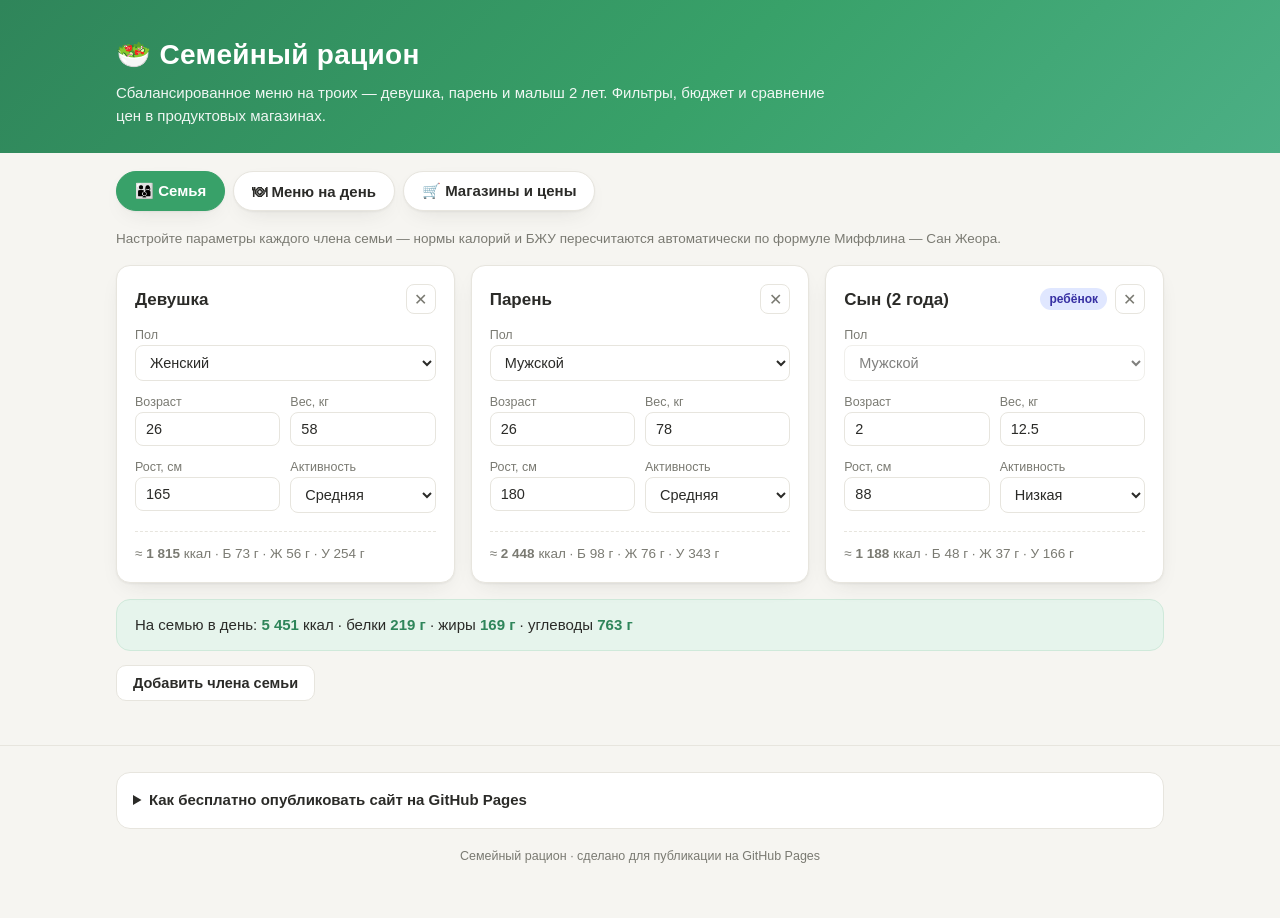
==== commit df79b779: "Выпадающий выбор блюд, шаблоны дня, добавление/удаление членов семьи" ====
--- a/variants/v2-single-file/index.html
+++ b/variants/v2-single-file/index.html
@@ -241,6 +241,36 @@
   .shop-table th, .shop-table td { padding: 7px 8px; }
   .site-header h1 { font-size: 23px; }
 }
+/* ---------- add/remove family members ---------- */
+.head-right { display: inline-flex; align-items: center; gap: 8px; margin-left: auto; }
+.family-actions { margin-top: 14px; }
+.add-person-form {
+  margin-top: 14px; background: var(--card); border: 1px solid var(--line); border-radius: var(--radius);
+  padding: 18px; box-shadow: var(--shadow);
+}
+.add-person-form h3 { margin: 0 0 12px; font-size: 16px; }
+.grid3 { display: grid; grid-template-columns: repeat(3, 1fr); gap: 10px; }
+.form-actions { display: flex; gap: 10px; margin-top: 14px; }
+.hidden { display: none !important; }
+
+/* ---------- generate row & presets ---------- */
+.generate-row { display: flex; gap: 10px; flex-wrap: wrap; align-items: center; }
+.preset-select {
+  padding: 9px 12px; border: 1px solid var(--line); border-radius: 10px; font-size: 14.5px;
+  background: #fff; cursor: pointer; font-weight: 600;
+}
+
+/* ---------- meal dropdown ---------- */
+.meal-select {
+  width: 100%; padding: 7px 10px; border: 1px solid var(--line); border-radius: 8px;
+  font-size: 13.5px; background: #fff; color: var(--ink); cursor: pointer; margin: 2px 0 6px;
+}
+.meal-select:hover { border-color: var(--accent); }
+
+@media (max-width: 640px) {
+  .grid3 { grid-template-columns: 1fr; }
+}
+
 </style>
 </head>
 <body>
@@ -263,6 +293,51 @@
       <p class="hint">Настройте параметры каждого члена семьи — нормы калорий и БЖУ пересчитаются автоматически по формуле Миффлина — Сан Жеора.</p>
       <div id="family-cards" class="family-grid"></div>
       <div id="family-totals" class="family-totals"></div>
+      <div class="family-actions">
+        <button id="btn-add-person" class="btn">Добавить члена семьи</button>
+      </div>
+      <form id="add-person-form" class="add-person-form hidden">
+        <h3>Новый член семьи</h3>
+        <div class="grid2">
+          <label>Кто это (роль)
+            <input type="text" id="np-role" placeholder="Например: бабушка" required>
+          </label>
+          <label>Пол
+            <select id="np-sex">
+              <option value="f">Женский</option>
+              <option value="m">Мужской</option>
+            </select>
+          </label>
+        </div>
+        <div class="grid3">
+          <label>Возраст
+            <input type="number" id="np-age" min="0" max="99" value="30">
+          </label>
+          <label>Вес, кг
+            <input type="number" id="np-weight" min="1" max="300" step="0.5" value="65">
+          </label>
+          <label>Рост, см
+            <input type="number" id="np-height" min="50" max="230" value="170">
+          </label>
+        </div>
+        <div class="grid2">
+          <label>Активность
+            <select id="np-activity">
+              <option value="1.2">Низкая</option>
+              <option value="1.375" selected>Средняя</option>
+              <option value="1.55">Высокая</option>
+              <option value="1.725">Очень высокая</option>
+            </select>
+          </label>
+          <label class="checkbox" style="align-self:end; padding-bottom:10px;">
+            <input type="checkbox" id="np-child"> Ребёнок до 3 лет (особый расчёт)
+          </label>
+        </div>
+        <div class="form-actions">
+          <button type="submit" class="btn primary">Добавить</button>
+          <button type="button" id="btn-cancel-add" class="btn">Отмена</button>
+        </div>
+      </form>
     </section>
 
     <!-- МЕНЮ -->
@@ -295,7 +370,17 @@
             <span id="budget-value" class="budget-value"></span>
           </div>
         </div>
-        <button id="btn-generate" class="btn primary big">Сгенерировать меню на день</button>
+        <div class="generate-row">
+          <button id="btn-generate" class="btn primary" title="Пересобрать меню по текущим фильтрам">Сгенерировать меню на день</button>
+          <select id="preset-select" class="preset-select" title="Быстрый шаблон рациона">
+            <option value="">Шаблон дня…</option>
+            <option value="normal">Обычный день</option>
+            <option value="vegetarian">Вегетарианский</option>
+            <option value="vegan">Веганский</option>
+            <option value="kid">Детские блюда</option>
+            <option value="gf-lf">Без глютена и лактозы</option>
+          </select>
+        </div>
       </div>
 
       <div id="menu-nutrition-summary" class="summary"></div>
@@ -1072,8 +1157,10 @@
     card.className = 'person-card';
     card.innerHTML = `
       <div class="person-head">
-        <strong>${esc(p.role)}</strong>
-        ${p.isChild ? '<span class="badge kid">ребёнок</span>' : ''}
+        <strong>${esc(p.role)}</strong><span class="head-right">
+          ${p.isChild ? '<span class="badge kid">ребёнок</span>' : ''}
+          <button class="icon-btn person-remove" data-remove="${p.id}" title="Удалить">✕</button>
+        </span>
       </div>
       <label>Пол
         <select data-field="sex" ${p.isChild ? 'disabled' : ''}>
@@ -1120,7 +1207,63 @@
     });
     wrap.appendChild(card);
   });
+
+  wrap.querySelectorAll('.person-remove').forEach((btn) => {
+    btn.addEventListener('click', () => {
+      const id = btn.dataset.remove;
+      if (state.family.length <= 1) return;
+      if (!confirm('Удалить «' + state.family.find((p) => p.id === id)?.role + '» из рациона?')) return;
+      const idx = state.family.findIndex((p) => p.id === id);
+      if (idx >= 0) state.family.splice(idx, 1);
+      familyTargets = calcFamilyTargets(state.family);
+      saveState();
+      renderFamily();
+      menu = generateMenu(state.filters, familyTargets.totals.kcal);
+      choices = {};
+      renderMenu();
+      renderShopping();
+    });
+  });
+
+  setupAddPersonForm();
   renderFamilyTargets();
+}
+
+function setupAddPersonForm() {
+  const form = document.getElementById('add-person-form');
+  const btnAdd = document.getElementById('btn-add-person');
+  const btnCancel = document.getElementById('btn-cancel-add');
+  if (!form || !btnAdd) return;
+  btnAdd.addEventListener('click', () => {
+    form.classList.toggle('hidden');
+    if (!form.classList.contains('hidden')) document.getElementById('np-role').focus();
+  });
+  btnCancel.addEventListener('click', () => form.classList.add('hidden'));
+  form.addEventListener('submit', (e) => {
+    e.preventDefault();
+    const role = document.getElementById('np-role').value.trim();
+    if (!role) return;
+    const person = {
+      id: 'p' + Date.now(),
+      role,
+      sex: document.getElementById('np-sex').value,
+      age: parseInt(document.getElementById('np-age').value, 10) || 30,
+      weight: parseFloat(document.getElementById('np-weight').value) || 65,
+      height: parseFloat(document.getElementById('np-height').value) || 170,
+      activityMult: parseFloat(document.getElementById('np-activity').value) || 1.375,
+      isChild: document.getElementById('np-child').checked,
+    };
+    state.family.push(person);
+    familyTargets = calcFamilyTargets(state.family);
+    saveState();
+    form.classList.add('hidden');
+    document.getElementById('np-role').value = '';
+    renderFamily();
+    menu = generateMenu(state.filters, familyTargets.totals.kcal);
+    choices = {};
+    renderMenu();
+    renderShopping();
+  });
 }
 
 function renderFamilyTargets() {
@@ -1192,7 +1335,38 @@
     renderShopping();
   });
 
-  document.getElementById('btn-generate').addEventListener('click', () => { menu = generateMenu(state.filters, familyTargets.totals.kcal); renderMenu(); renderShopping(); });
+  document.getElementById('btn-generate').onclick = () => { menu = generateMenu(state.filters, familyTargets.totals.kcal); renderMenu(); renderShopping(); };
+
+  const presetSel = document.getElementById('preset-select');
+  if (presetSel) {
+    presetSel.onchange = () => {
+      if (!presetSel.value) return;
+      applyPreset(presetSel.value);
+      presetSel.value = '';
+    };
+  }
+}
+
+/* Быстрые шаблоны рациона на день */
+function applyPreset(id) {
+  const f = state.filters;
+  if (id === 'normal') {
+    f.diet = 'any'; f.kidOnly = false; f.excludeAllergens = [];
+  } else if (id === 'vegetarian') {
+    f.diet = 'vegetarian'; f.kidOnly = false; f.excludeAllergens = [];
+  } else if (id === 'vegan') {
+    f.diet = 'vegan'; f.kidOnly = false; f.excludeAllergens = [];
+  } else if (id === 'kid') {
+    f.diet = 'any'; f.kidOnly = true; f.excludeAllergens = [];
+  } else if (id === 'gf-lf') {
+    f.diet = 'any'; f.kidOnly = false; f.excludeAllergens = ['глютен', 'лактоза'];
+  }
+  saveState();
+  renderFilters();          // перерисовать галочки фильтров под шаблон
+  menu = generateMenu(state.filters, familyTargets.totals.kcal);
+  choices = {};
+  renderMenu();
+  renderShopping();
 }
 
 function onFilterChange() {
@@ -1229,7 +1403,10 @@
     if (!s || !s.recipe) {
       card.innerHTML = `
         <div class="meal-head"><strong>${SLOT_LABELS[slotDef]}</strong></div>
-        <div class="meal-empty">Нет подходящих блюд — смягчите фильтры</div>`;
+        <div class="meal-empty">Нет подходящих блюд — смягчите фильтры или выберите ниже:</div>
+        <select class="meal-select" data-pick="${slotDef}" title="Выбрать блюдо для ${SLOT_LABELS[slotDef]} из списка">
+          ${mealOptions(slotDef, '')}
+        </select>`;
       wrap.appendChild(card);
       return;
     }
@@ -1238,6 +1415,7 @@
     if (r.kid) tags.push('детское');
     if (r.vegetarian) tags.push('без мяса');
     if (r.vegan) tags.push('веган');
+    const options = mealOptions(slotDef, r.id);
     card.innerHTML = `
       <div class="meal-head">
         <strong>${SLOT_LABELS[slotDef]}</strong>
@@ -1245,6 +1423,9 @@
       </div>
       <div class="meal-name">${esc(r.name)}</div>
       <div class="meal-meta">${esc(r.cuisine)}${tags.length ? ' · ' + tags.map((t) => `<span class="tag">${t}</span>`).join(' ') : ''}</div>
+      <select class="meal-select" data-pick="${slotDef}" title="Выбрать блюдо для ${SLOT_LABELS[slotDef]} из списка">
+        ${options}
+      </select>
       <div class="meal-nutrients">
         <span><b>${fmt(s.kcal)}</b> ккал</span>
         <span>Б ${fmt(s.protein)} г</span>
@@ -1262,6 +1443,48 @@
       renderShopping();
     });
   });
+
+  wrap.querySelectorAll('[data-pick]').forEach((sel) => {
+    sel.addEventListener('change', () => {
+      if (sel.value) setSlotRecipe(sel.dataset.pick, sel.value);
+    });
+  });
+}
+
+/* Список блюд для выпадающего выбора в слоте (с учётом фильтров) */
+function mealOptions(slotDef, currentId) {
+  const mealType = slotDef === 'snack1' || slotDef === 'snack2' ? 'snack' : slotDef;
+  const list = filterRecipes(state.filters).filter((r) => r.meal === mealType);
+  const hasCurrent = list.some((r) => r.id === currentId);
+  const cur = getRecipeNutrition(currentId);
+  let html = `<option value="">— выбрать из списка —</option>`;
+  if (!hasCurrent && cur) {
+    html += `<option value="${cur.id}" selected>${esc(cur.name)} (${fmt(cur.kcal)} ккал)</option>`;
+  }
+  list.forEach((r) => {
+    const selected = r.id === currentId ? 'selected' : '';
+    html += `<option value="${r.id}" ${selected}>${esc(r.name)} (${fmt(r.kcal)} ккал${r.kid ? ', детское' : ''})</option>`;
+  });
+  return html;
+}
+
+/* Поставить конкретное блюдо в слот (масштаб под целевую калорийность слота) */
+function setSlotRecipe(slotDef, recipeId) {
+  const recipe = getRecipeNutrition(recipeId);
+  const target = familyTargets.totals.kcal * SLOT_SHARES[slotDef];
+  const scale = target / recipe.kcal;
+  menu.slots = menu.slots.map((s) =>
+    s.slot === slotDef ? {
+      slot: slotDef, recipe, scale,
+      kcal: Math.round(recipe.kcal * scale),
+      protein: Math.round(recipe.protein * scale),
+      fat: Math.round(recipe.fat * scale),
+      carb: Math.round(recipe.carb * scale),
+      balance: 0,
+    } : s);
+  menu = recomputeMenuTotals(menu, familyTargets.totals.kcal);
+  renderMenu();
+  renderShopping();
 }
 
 function renderMenuSummary() {
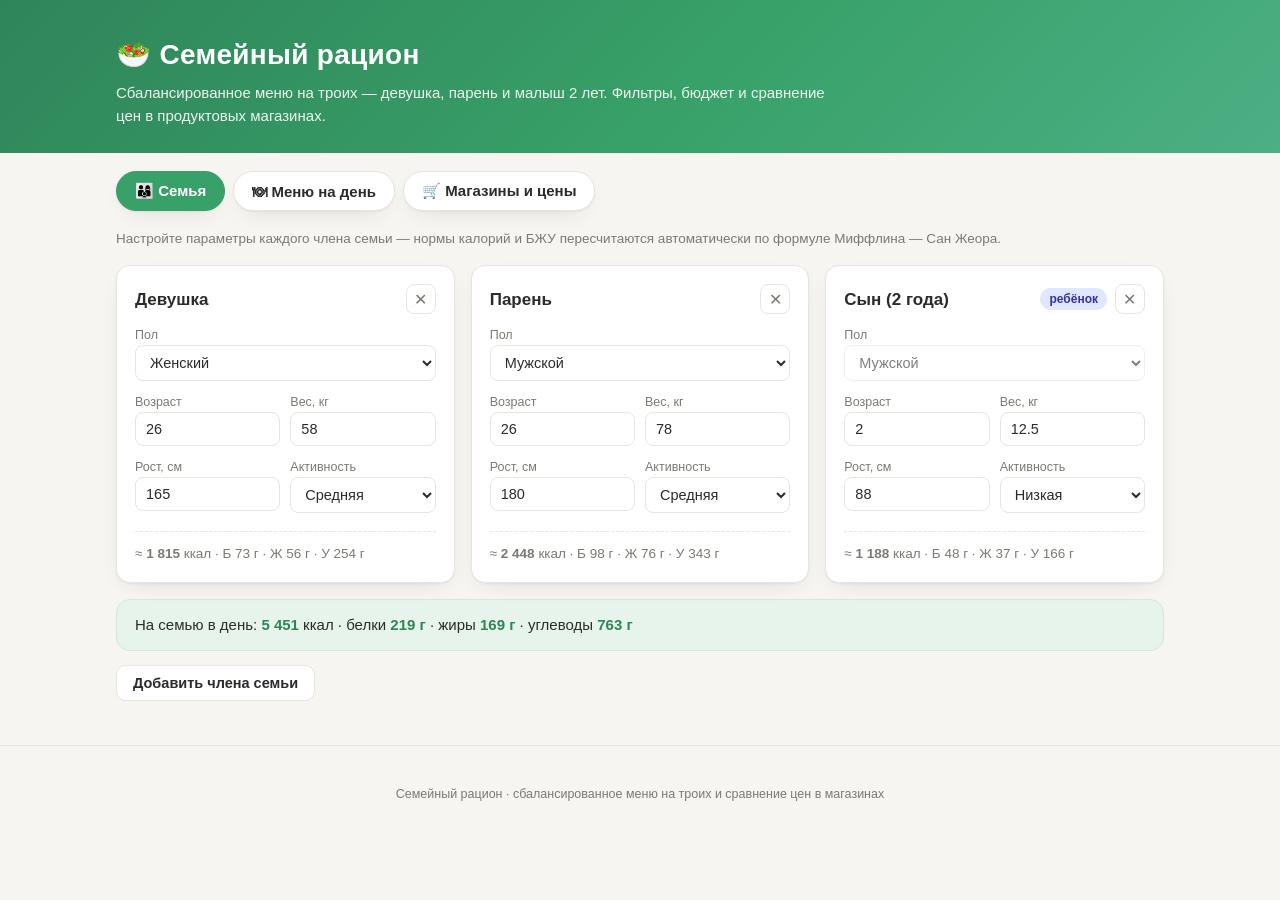
==== commit 9aeaea99: "Ссылки на сайты магазинов и поиск товара по клику на цену, выбор блюда кнопкой рядом с ⟳, убран футе" ====
--- a/variants/v2-single-file/index.html
+++ b/variants/v2-single-file/index.html
@@ -216,18 +216,12 @@
 
 /* ---------- footer ---------- */
 footer { margin-top: 44px; border-top: 1px solid var(--line); padding: 26px 0 40px; }
-.publish-guide { background: var(--card); border: 1px solid var(--line); border-radius: var(--radius); padding: 16px; margin-bottom: 18px; }
-.publish-guide summary { cursor: pointer; font-weight: 700; font-size: 15px; }
-.publish-guide ol { margin: 12px 0 4px; padding-left: 20px; font-size: 14px; }
-.publish-guide li { margin-bottom: 8px; }
-.publish-guide code { background: #f1f0ea; border-radius: 5px; padding: 1px 6px; font-size: 13px; }
-.publish-guide a { color: var(--accent-dark); }
 .copyright { color: var(--muted); font-size: 12.5px; text-align: center; }
 
 /* ---------- print ---------- */
 @media print {
   body { background: #fff; }
-  .site-header, .tabs, .filters-panel, .shop-actions, footer .publish-guide, .tab-btn { display: none; }
+  .site-header, .tabs, .filters-panel, .shop-actions, .tab-btn { display: none; }
   .tab { display: block !important; }
   .tab:not(#tab-shopping) { display: none !important; }
   .card, .summary, .budget-box, .mixed-total, .shop-table { box-shadow: none; border-color: #ccc; }
@@ -260,12 +254,23 @@
   background: #fff; cursor: pointer; font-weight: 600;
 }
 
-/* ---------- meal dropdown ---------- */
-.meal-select {
-  width: 100%; padding: 7px 10px; border: 1px solid var(--line); border-radius: 8px;
-  font-size: 13.5px; background: #fff; color: var(--ink); cursor: pointer; margin: 2px 0 6px;
-}
-.meal-select:hover { border-color: var(--accent); }
+/* ---------- meal pick button (рядом с ⟳) ---------- */
+.meal-head { display: flex; align-items: center; gap: 6px; }
+.meal-head-actions { display: inline-flex; align-items: center; gap: 6px; }
+.meal-pick-btn {
+  appearance: none; -webkit-appearance: none; max-width: 120px;
+  padding: 4px 8px; border: 1px solid var(--line); border-radius: 8px;
+  font-size: 12.5px; font-weight: 600; background: #fff; color: var(--muted); cursor: pointer;
+}
+.meal-pick-btn:hover { border-color: var(--accent); color: var(--accent-dark); }
+
+/* ---------- ссылки на магазины в таблице цен ---------- */
+.price-link { color: inherit; text-decoration: none; }
+.price-link:hover { text-decoration: underline; color: var(--accent); }
+.store-card .store-name a { color: inherit; text-decoration: none; }
+.store-card .store-name a:hover { text-decoration: underline; }
+.shop-table th a { color: inherit; text-decoration: none; }
+.shop-table th a:hover { text-decoration: underline; }
 
 @media (max-width: 640px) {
   .grid3 { grid-template-columns: 1fr; }
@@ -398,24 +403,13 @@
         <button id="btn-print" class="btn">Печать</button>
       </div>
       <div id="shopping-table"></div>
-      <p class="hint">Цены и рейтинги — ориентировочные и редактируются в файле js/data.js. Жёлтым подсвечена минимальная цена на продукт среди выбранных магазинов.</p>
+      <p class="hint">Цены и рейтинги — ориентировочные и редактируются в файле js/data.js. Жёлтым подсвечена минимальная цена на продукт среди выбранных магазинов. Клик по цене или названию магазина откроет каталог этого магазина с поиском продукта — там видна реальная цена вашего региона.</p>
     </section>
   </main>
 
   <footer>
     <div class="container">
-      <details class="publish-guide">
-        <summary>Как бесплатно опубликовать сайт на GitHub Pages</summary>
-        <ol>
-          <li>Зарегистрируйтесь на <a href="https://github.com" target="_blank" rel="noopener">github.com</a> и создайте репозиторий (зелёная кнопка <b>New</b>), имя любое, например <code>family-ration</code>.</li>
-          <li>Загрузите файлы проекта: на странице репозитория нажмите <b>Add file → Upload files</b> и перетащите все файлы и папки <code>family-ration</code> (index.html, css, js, README.md, .nojekyll, .github).</li>
-          <li>Нажмите <b>Commit changes</b>.</li>
-          <li>Откройте <b>Settings → Pages</b> (пункт в меню слева). В разделе <b>Branch</b> выберите ветку <code>main</code>, папку <code>/ (root)</code> и нажмите <b>Save</b>.</li>
-          <li>Через 1–2 минуты сайт будет доступен по адресу <code>https://ваш-логин.github.io/family-ration/</code>.</li>
-        </ol>
-        <p class="hint">В папке проекта уже лежит готовый GitHub Action (папка .github/workflows) — с ним публикация происходит автоматически при каждом «пуше».</p>
-      </details>
-      <p class="copyright">Семейный рацион · сделано для публикации на GitHub Pages</p>
+      <p class="copyright">Семейный рацион · сбалансированное меню на троих и сравнение цен в магазинах</p>
     </div>
   </footer>
 
@@ -427,13 +421,28 @@
    ============================================================ */
 
 const STORES = [
-  { id: 'pyat',   name: 'Пятёрочка',     color: '#e63329', rating: 3.9 },
-  { id: 'magnit', name: 'Магнит',        color: '#dc1f26', rating: 3.7 },
-  { id: 'vv',     name: 'ВкусВилл',      color: '#00a650', rating: 4.7 },
-  { id: 'lenta',  name: 'Лента',         color: '#005ca9', rating: 4.1 },
-  { id: 'ozon',   name: 'Ozon',          color: '#3b82f6', rating: 4.3 },
-  { id: 'lavka',  name: 'Яндекс Лавка',  color: '#fc3f1d', rating: 4.5 },
+  { id: 'pyat',   name: 'Пятёрочка',     color: '#e63329', rating: 3.9, url: 'https://perekrestok.ru/vprok',
+    search: 'https://perekrestok.ru/vprok/catalog/search?text={q}' },
+  { id: 'magnit', name: 'Магнит',        color: '#dc1f26', rating: 3.7, url: 'https://www.magnit.ru/',
+    search: 'https://www.magnit.ru/catalog/?q={q}' },
+  { id: 'vv',     name: 'ВкусВилл',      color: '#00a650', rating: 4.7, url: 'https://vkusvill.ru/',
+    search: 'https://vkusvill.ru/goods/?q={q}' },
+  { id: 'lenta',  name: 'Лента',         color: '#005ca9', rating: 4.1, url: 'https://lenta.com/',
+    search: 'https://lenta.com/search?query={q}' },
+  { id: 'ozon',   name: 'Ozon',          color: '#3b82f6', rating: 4.3, url: 'https://www.ozon.ru/',
+    search: 'https://www.ozon.ru/search/?text={q}' },
+  { id: 'lavka',  name: 'Яндекс Лавка',  color: '#fc3f1d', rating: 4.5, url: 'https://lavka.yandex.ru/',
+    search: 'https://lavka.yandex.ru/?text={q}' },
 ];
+
+/* Ссылка на товар в конкретном магазине (поиск по названию продукта).
+   Шаблоны поиска правятся выше в STORES — под свой регион/доставку. */
+function storeSearchUrl(storeId, productName) {
+  const store = STORES.find((s) => s.id === storeId);
+  if (!store) return '#';
+  const tpl = store.search || store.url;
+  return tpl.replace('{q}', encodeURIComponent(productName));
+}
 
 /* Множитель цены по магазину для «обычных» продуктов.
    Отдельные продукты могут иметь свою цену в поле multOverride. */
@@ -1402,11 +1411,14 @@
     card.className = 'meal-card';
     if (!s || !s.recipe) {
       card.innerHTML = `
-        <div class="meal-head"><strong>${SLOT_LABELS[slotDef]}</strong></div>
-        <div class="meal-empty">Нет подходящих блюд — смягчите фильтры или выберите ниже:</div>
-        <select class="meal-select" data-pick="${slotDef}" title="Выбрать блюдо для ${SLOT_LABELS[slotDef]} из списка">
-          ${mealOptions(slotDef, '')}
-        </select>`;
+        <div class="meal-head">
+          <strong>${SLOT_LABELS[slotDef]}</strong>
+          <span class="meal-head-actions">
+            <select class="meal-pick-btn" data-pick="${slotDef}" title="Выбрать блюдо для ${SLOT_LABELS[slotDef]} из списка">${mealOptions(slotDef, '')}</select>
+            <button class="icon-btn" data-reg="${slotDef}" title="Перегенерировать">⟳</button>
+          </span>
+        </div>
+        <div class="meal-empty">Нет подходящих блюд по фильтрам — выберите вручную</div>`;
       wrap.appendChild(card);
       return;
     }
@@ -1419,13 +1431,13 @@
     card.innerHTML = `
       <div class="meal-head">
         <strong>${SLOT_LABELS[slotDef]}</strong>
-        <button class="icon-btn" data-reg="${slotDef}" title="Перегенерировать">⟳</button>
+        <span class="meal-head-actions">
+          <select class="meal-pick-btn" data-pick="${slotDef}" title="Выбрать блюдо для ${SLOT_LABELS[slotDef]} из списка">${options}</select>
+          <button class="icon-btn" data-reg="${slotDef}" title="Перегенерировать">⟳</button>
+        </span>
       </div>
       <div class="meal-name">${esc(r.name)}</div>
       <div class="meal-meta">${esc(r.cuisine)}${tags.length ? ' · ' + tags.map((t) => `<span class="tag">${t}</span>`).join(' ') : ''}</div>
-      <select class="meal-select" data-pick="${slotDef}" title="Выбрать блюдо для ${SLOT_LABELS[slotDef]} из списка">
-        ${options}
-      </select>
       <div class="meal-nutrients">
         <span><b>${fmt(s.kcal)}</b> ккал</span>
         <span>Б ${fmt(s.protein)} г</span>
@@ -1446,7 +1458,9 @@
 
   wrap.querySelectorAll('[data-pick]').forEach((sel) => {
     sel.addEventListener('change', () => {
-      if (sel.value) setSlotRecipe(sel.dataset.pick, sel.value);
+      const v = sel.value;
+      sel.value = '';
+      if (v) setSlotRecipe(sel.dataset.pick, v);
     });
   });
 }
@@ -1457,7 +1471,7 @@
   const list = filterRecipes(state.filters).filter((r) => r.meal === mealType);
   const hasCurrent = list.some((r) => r.id === currentId);
   const cur = getRecipeNutrition(currentId);
-  let html = `<option value="">— выбрать из списка —</option>`;
+  let html = `<option value="">▾ выбрать</option>`;
   if (!hasCurrent && cur) {
     html += `<option value="${cur.id}" selected>${esc(cur.name)} (${fmt(cur.kcal)} ккал)</option>`;
   }
@@ -1525,8 +1539,9 @@
     if (isCheapest) badges.push('<span class="badge good">дешевле всего</span>');
     if (isBestReview) badges.push('<span class="badge review">лучшие отзывы</span>');
     if (t.missing) badges.push(`<span class="badge warn">нет ${t.missing} поз.</span>`);
+    const tStore = STORES.find((s) => s.id === t.storeId);
     return `<div class="store-card">
-      <div class="store-name" style="--sc:${t.color}">${esc(t.name)}</div>
+      <div class="store-name" style="--sc:${t.color}"><a href="${tStore?.url || '#'}" target="_blank" rel="noopener" title="Открыть сайт ${esc(t.name)}">${esc(t.name)}</a> ↗</div>
       <div class="store-cost">${rub(t.cost)}</div>
       <div class="store-sub">★ ${t.avgRating} / 5 · ${t.available} поз.</div>
       <div class="store-badges">${badges.join('')}</div>
@@ -1556,7 +1571,8 @@
     <th>Продукт</th><th>Кол-во</th>`;
   storeIds.forEach((sid) => {
     const st = totals.find((x) => x.storeId === sid);
-    html += `<th style="--sc:${st.color}">${esc(st.name)}<span class="th-sub">★${st.avgRating}</span></th>`;
+    const stUrl = STORES.find((s) => s.id === sid)?.url;
+    html += `<th style="--sc:${st.color}"><a href="${stUrl || '#'}" target="_blank" rel="noopener" title="Открыть сайт ${esc(st.name)}">${esc(st.name)}</a><span class="th-sub">★${st.avgRating}</span></th>`;
   });
   html += `<th class="col-pick">Выбор</th></tr></thead><tbody>`;
 
@@ -1574,7 +1590,7 @@
     storeIds.forEach((sid) => {
       const st = line.stores.find((x) => x.storeId === sid);
       html += st
-        ? `<td class="${st.cost === minCost ? 'min-price' : ''}">${rub(st.cost)}</td>`
+        ? `<td class="${st.cost === minCost ? 'min-price' : ''}"><a class="price-link" href="${storeSearchUrl(sid, line.name)}" target="_blank" rel="noopener" title="Найти «${esc(line.name)}» на сайте ${line.stores.find((x) => x.storeId === sid)?.storeName}">${rub(st.cost)}</a></td>`
         : `<td class="na">—</td>`;
     });
     const chosen = choices[line.productId] || '';
